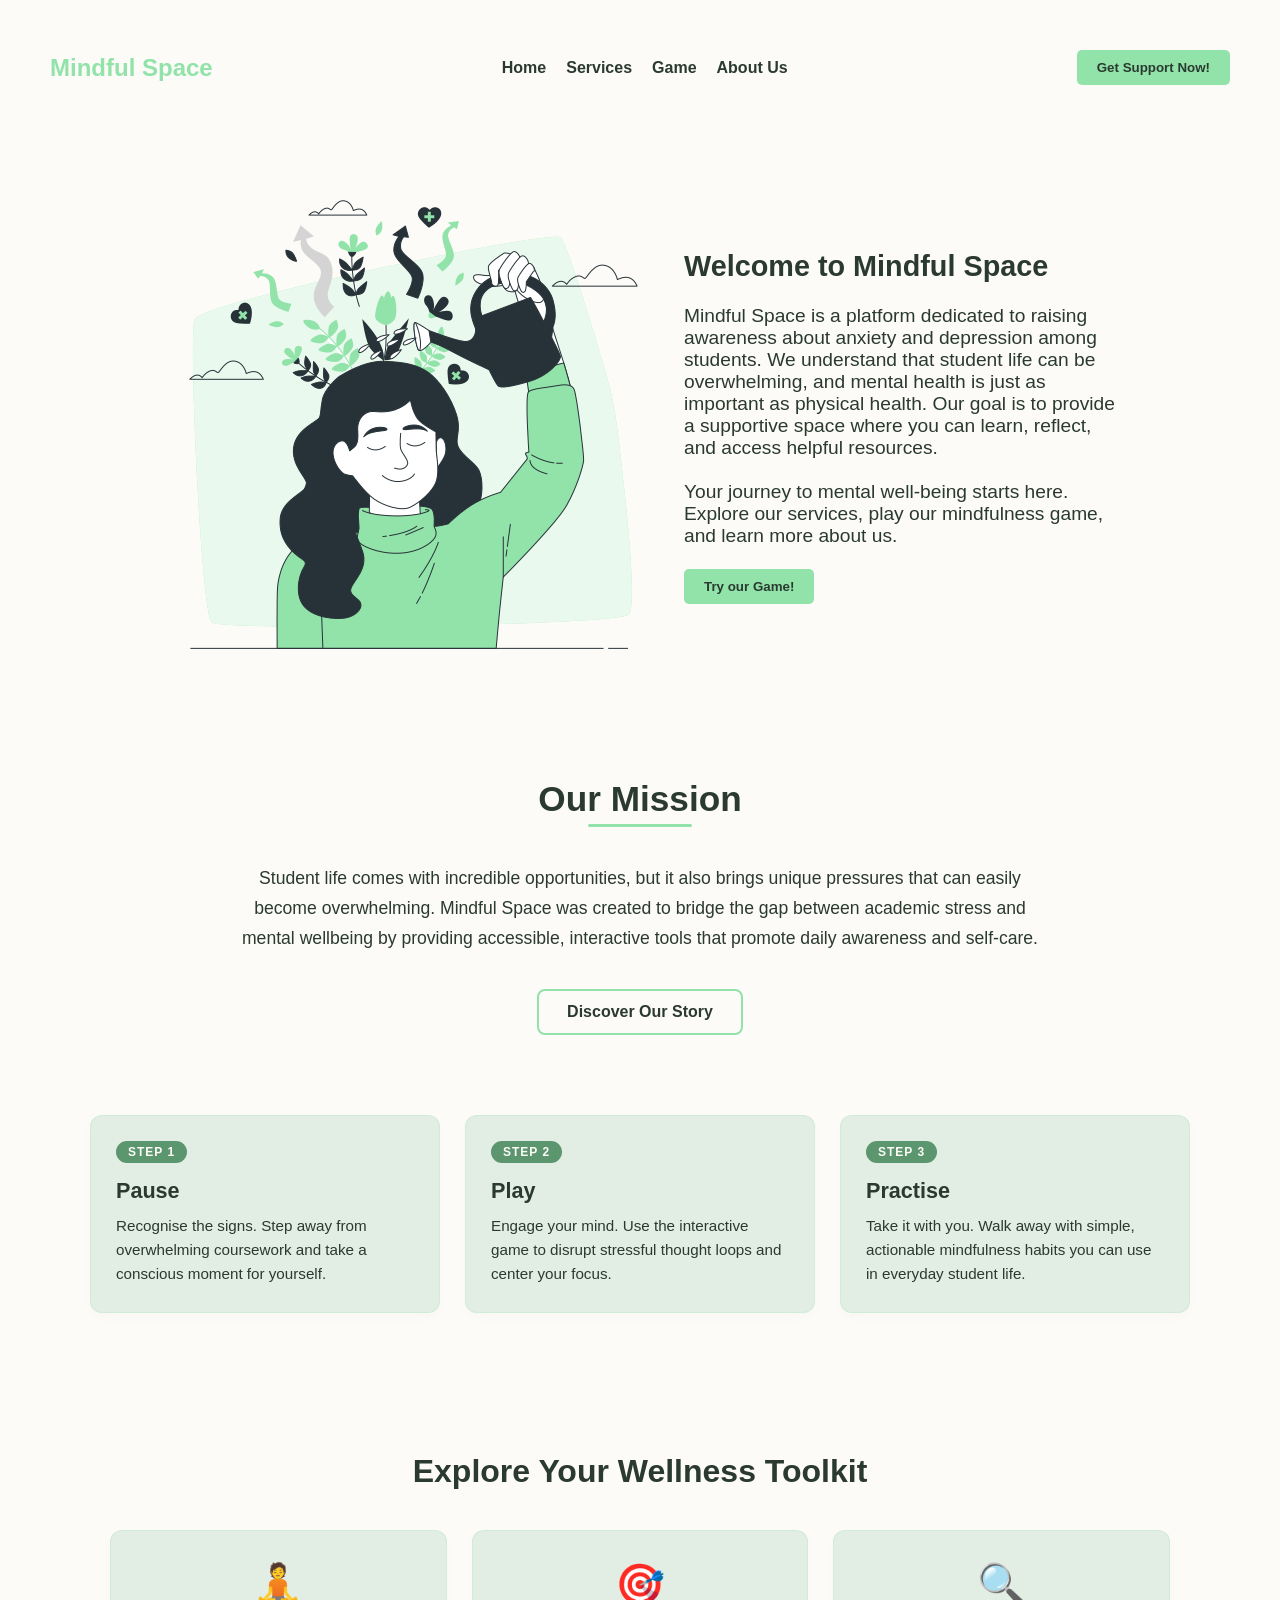
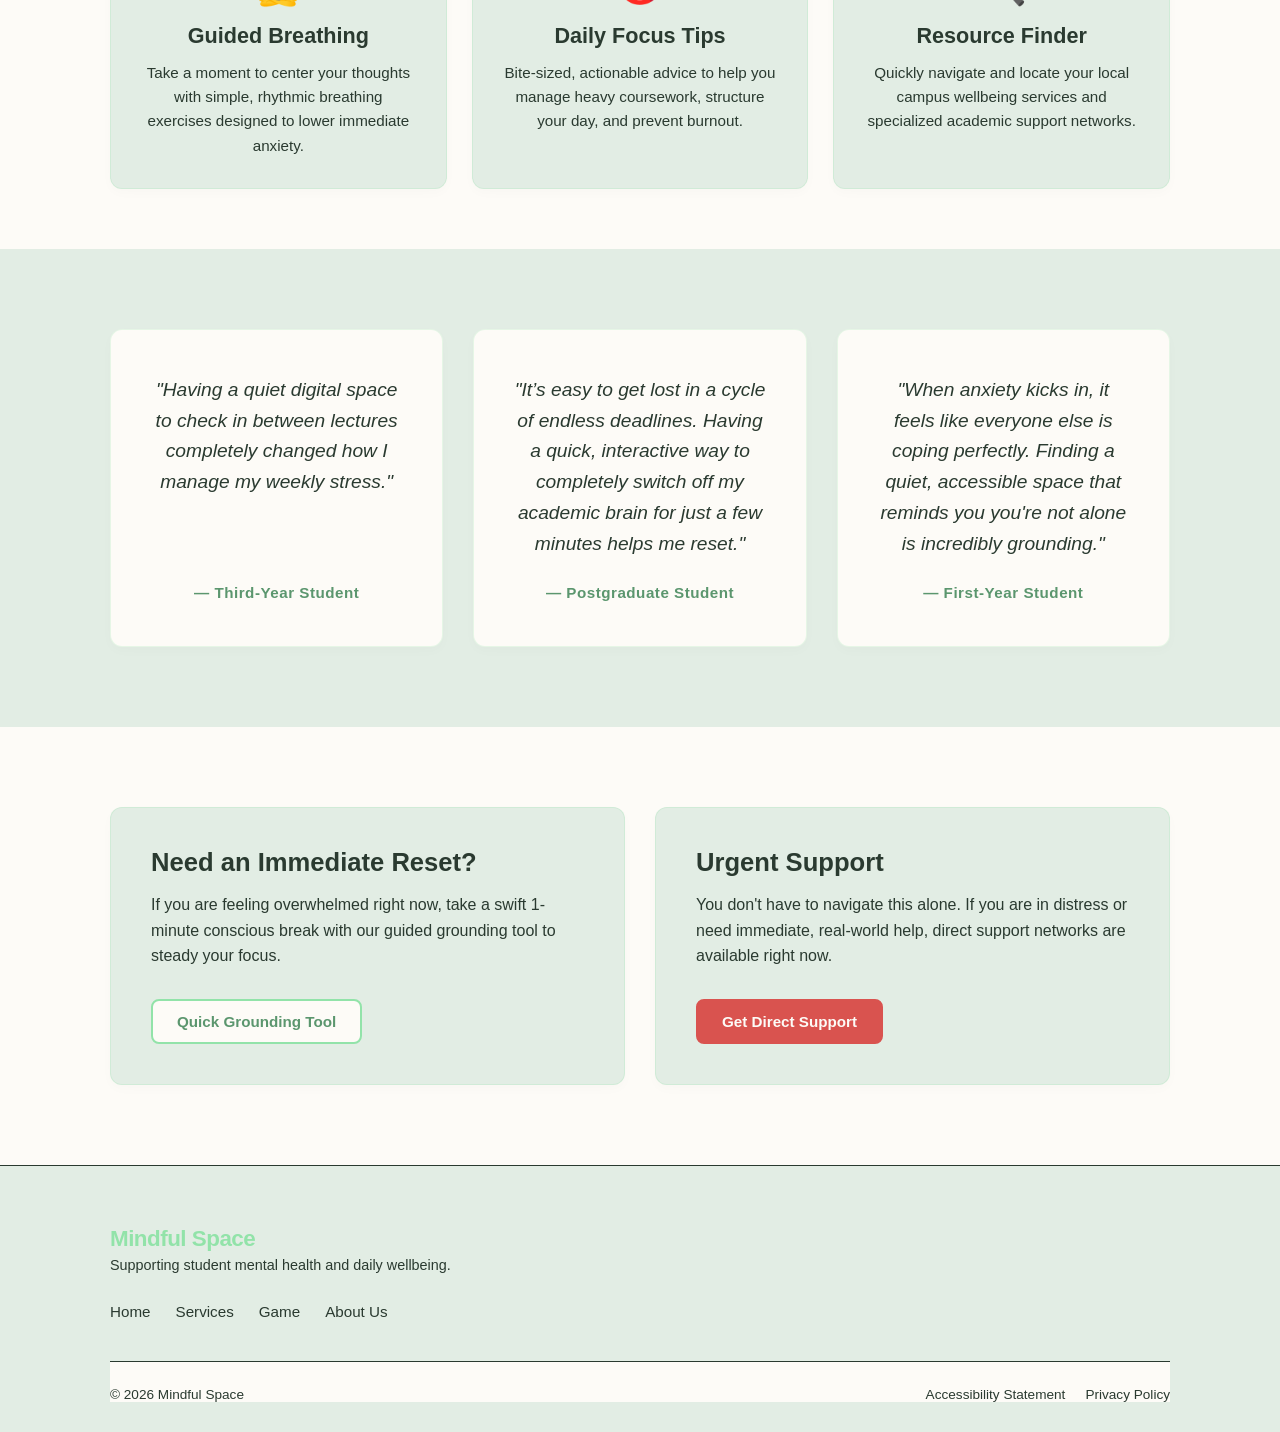
==== index.html @ bf5c8a6c "Add files via upload" ====
<!DOCTYPE html>
<html lang="en">    
<head>
    <meta charset="UTF-8">
    <meta name="viewport" content="width=device-width, initial-scale=1.0">
    <link rel="icon" type="image/png" href="images/favicon-96x96.png" sizes="96x96" />
    <link rel="icon" type="image/svg+xml" href="/favicon.svg" />
    <link rel="shortcut icon" href="images/favicon.ico" />
    <link rel="apple-touch-icon" sizes="180x180" href="images/apple-touch-icon.png" />
    <link rel="manifest" href="images/site.webmanifest" />
    <link rel="stylesheet" href="css/styles.css">
    <title>Mindful Space - Home</title>
</head>
<header>
    <nav>
        <a href="/" class="logo">Mindful Space</a>
        <ul>
            <li><a href="/">Home</a></li>
            <li><a href="service/">Services</a></li>
            <li><a href="game/">Game</a></li>
            <li><a href="about/">About Us</a></li>
        </ul>
        
        <form action="contact/" method="get">
            <button type="submit" class="nav-cta">Get Support Now!</button>
        </form>
    </nav>
</header>
<body>
    <main>
        <section class="hero">

            <div class="hero-content">

                <div class="hero-image">
                <img src="images/mental_health_main_image.png" alt="Mindful Space Hero Image">
                </div>

                <div class="hero-text">
                <h1>Welcome to Mindful Space</h1>
                <br>
                <p>Mindful Space is a platform dedicated to raising awareness about anxiety and depression among 
                students. We understand that student life can be overwhelming, and mental health is just as important 
                as physical health. Our goal is to provide a supportive space where you can learn, reflect, and access 
                helpful resources.</p>
                <br>
                <p>Your journey to mental well-being starts here. Explore our services, play our mindfulness game, and learn more about us.</p>
                <br>
                <form action="game/" method="get">
                    <button type="submit" class="nav-cta">Try our Game!</button>
                </form>
                </div>
            </div>
        </section>

        <section class="our-mission">
            <div class="mission-container">
                <h2 class="mission-title">Our Mission</h2>
                <p class="mission-text">
                Student life comes with incredible opportunities, but it also brings unique pressures that can easily become overwhelming. Mindful Space was created to bridge the gap between academic stress and mental wellbeing by providing accessible, interactive tools that promote daily awareness and self-care.
                </p>
                <a href="about/" class="cta-mission">Discover Our Story</a>
            </div>
        </section>

        <section class="awareness-journey">
            <div class="journey-container">
                
                <div class="journey-grid">
                
                
                <div class="journey-card">
                    <div class="step-badge">Step 1</div>
                    <h3 class="step-title">Pause</h3>
                    <p class="step-text">
                    Recognise the signs. Step away from overwhelming coursework and take a conscious moment for yourself.
                    </p>
                </div>

                
                <div class="journey-card">
                    <div class="step-badge">Step 2</div>
                    <h3 class="step-title">Play</h3>
                    <p class="step-text">
                    Engage your mind. Use the interactive game to disrupt stressful thought loops and center your focus.
                    </p>
                </div>

                
                <div class="journey-card">
                    <div class="step-badge">Step 3</div>
                    <h3 class="step-title">Practise</h3>
                    <p class="step-text">
                    Take it with you. Walk away with simple, actionable mindfulness habits you can use in everyday student life.
                    </p>
                </div>

                </div>
                
            </div>
        
        </section>

<section class="toolkit-section">
  <div class="homepage-container">
    <h2 class="section-title-center">Explore Your Wellness Toolkit</h2>
    <div class="toolkit-grid">
      
      <div class="toolkit-card">
        <div class="toolkit-icon">🧘</div>
        <h3 class="toolkit-card-title">Guided Breathing</h3>
        <p class="toolkit-card-text">Take a moment to center your thoughts with simple, rhythmic breathing exercises designed to lower immediate anxiety.</p>
      </div>

      <div class="toolkit-card">
        <div class="toolkit-icon">🎯</div>
        <h3 class="toolkit-card-title">Daily Focus Tips</h3>
        <p class="toolkit-card-text">Bite-sized, actionable advice to help you manage heavy coursework, structure your day, and prevent burnout.</p>
      </div>

      <div class="toolkit-card">
        <div class="toolkit-icon">🔍</div>
        <h3 class="toolkit-card-title">Resource Finder</h3>
        <p class="toolkit-card-text">Quickly navigate and locate your local campus wellbeing services and specialized academic support networks.</p>
      </div>

    </div>
  </div>
</section>

<section class="testimonial-section">
    <div class="testimonial-slider">
      

      <div class="testimonial-item">
        <p class="testimonial-quote">"Having a quiet digital space to check in between lectures completely changed how I manage my weekly stress."</p>
        <span class="testimonial-author">— Third-Year Student</span>
      </div>

   
      <div class="testimonial-item">
        <p class="testimonial-quote">"It’s easy to get lost in a cycle of endless deadlines. Having a quick, interactive way to completely switch off my academic brain for just a few minutes helps me reset."</p>
        <span class="testimonial-author">— Postgraduate Student</span>
      </div>

  
      <div class="testimonial-item">
        <p class="testimonial-quote">"When anxiety kicks in, it feels like everyone else is coping perfectly. Finding a quiet, accessible space that reminds you you're not alone is incredibly grounding."</p>
        <span class="testimonial-author">— First-Year Student</span>
      </div>

    </div>
</section>

<section class="support-safetynet">
  <div class="homepage-container">
    <div class="safetynet-grid">
      
      <div class="safetynet-box">
        <h2 class="safetynet-title">Need an Immediate Reset?</h2>
        <p class="safetynet-text">If you are feeling overwhelmed right now, take a swift 1-minute conscious break with our guided grounding tool to steady your focus.</p>
        <a href="#" class="btn-safetynet-action">Quick Grounding Tool</a>
      </div>

      <div class="safetynet-box Urgent-box">
        <h2 class="safetynet-title">Urgent Support</h2>
        <p class="safetynet-text">You don't have to navigate this alone. If you are in distress or need immediate, real-world help, direct support networks are available right now.</p>
        <a href="#" class="btn-safetynet-urgent">Get Direct Support</a>
      </div>

    </div>
  </div>
</section>

<footer class="site-footer">
  <div class="footer-container">
    
    <div class="footer-brand">
      <span class="footer-logo">Mindful Space</span>
      <p class="footer-tagline">Supporting student mental health and daily wellbeing.</p>
    </div>

    <ul class="footer-nav">
      <li><a href="/">Home</a></li>
      <li><a href="service/">Services</a></li>
      <li><a href="game/">Game</a></li>
      <li><a href="about/">About Us</a></li>
    </ul>

    <div class="footer-bottom">
      <p>&copy; 2026 Mindful Space</p>
      <div class="footer-legal">
        <a href="#">Accessibility Statement</a>
        <a href="#">Privacy Policy</a>
      </div>
    </div>

  </div>
</footer>

    </main>
</body>
</html>
---- css/styles.css ----
:root{
    --primary-colour: #92E3A9;
    --background-colour: #FDFBF7;
    --secondary-colour: #5B966E;
    --textcontrast-colour: #2A3A30;
    --muted-element: #E2EDE4;
    --alert-colour: #d9534f;
    --alert-alt-colour: #c9302c;
}

*{
    box-sizing: border-box;
    font-family: 'Arial', 'Roboto', sans-serif;
    background-color: var(--background-colour);
    margin: 0;
    padding: 0;
}

nav{
    padding: 50px;
    width: auto;
    display: flex;
    justify-content: space-between;
    align-items: center;
    position: sticky;
    top: 0;
    box-sizing: border-box;
    margin-bottom: 20px;
}

nav ul{
    list-style-type: none;
    display: flex;
    gap: 20px;
}

nav ul li a{
    text-decoration: none;
    color: var(--textcontrast-colour);
    font-weight: bold;
    transition: color 0.3s ease;
}

nav ul li a:hover{
    color: var(--primary-colour);
}

nav .logo {
    font-size: 24px;
    font-weight: bold;
    color: var(--primary-colour);
    text-decoration: none;
}

.nav-cta {
    background-color: var(--primary-colour);
    color: var(--textcontrast-colour);
    border: none;
    padding: 10px 20px;
    border-radius: 5px;
    cursor: pointer;
    font-weight: bold;
    transition: background-color 0.3s ease;
}

.nav-cta:hover {
    background-color: var(--secondary-colour);
    color: var(--background-colour);
}


.hero-content {
  display: flex;
  align-items: center; 
  gap: 24px;           
  max-width: 1000px;   
  margin: 0 auto;      
  padding: 20px;
}


.hero-image {
  flex: 0 0 35%;       
  max-width: 100%;
  height: auto;        
}


.hero-text {
    color: var(--textcontrast-colour);
    font-size: 1.2rem;
    flex: 1;             
}


.our-mission {
  padding: 80px 20px 40px 20px;
  text-align: center;
  background-color: transparent;
  font-family: sans-serif;
}

.mission-container {
  max-width: 800px;
  margin: 0 auto;
}

.mission-title {
  font-size: 2.2rem;
  color: var(--textcontrast-colour);
  margin-bottom: 20px;
  position: relative;
  display: inline-block;
}


.mission-title::after {
  content: '';
  position: absolute;
  bottom: -8px;
  left: 50px;
  right: 50px;
  height: 3px;
  background-color: var(--primary-colour); 
  border-radius: 2px;
}

.mission-text {
  font-size: 1.1rem;
  line-height: 1.7;
  color: var(--textcontrast-colour);
  margin: 25px 0 35px 0;
}


.cta-mission {
  display: inline-block;
  padding: 12px 28px;
  font-size: 1rem;
  font-weight: 600;
  color: var(--textcontrast-colour); 
  text-decoration: none;
  background-color: transparent;
  border: 2px solid #92E3A9;
  border-radius: 8px;
  transition: all 0.3s ease;
}


.cta-mission:hover {
  background-color: var(--primary-colour);
  color: var(--background-colour);
  box-shadow: 0 4px 12px rgba(135, 225, 160, 0.3);
}

.awareness-journey {
  padding: 40px 20px 80px 20px;
  background-color: transparent;
  font-family: sans-serif;
}

.journey-container {
  max-width: 1100px;
  margin: 0 auto;
}

.journey-grid {
  display: grid;
  grid-template-columns: repeat(3, 1fr);
  gap: 25px;
  width: 100%;
}

.journey-card {
  background: var(--muted-element);
  border: 1px solid rgba(135, 225, 160, 0.2);
  border-radius: 12px;
  padding: 25px;
  box-shadow: 0 4px 12px rgba(0, 0, 0, 0.02);
  transition: transform 0.3s ease, box-shadow 0.3s ease;
}

.journey-card:hover {
  transform: translateY(-5px);
  box-shadow: 0 8px 24px rgba(135, 225, 160, 0.15);
}

.step-badge {
  display: inline-block;
  font-size: 0.75rem;
  text-transform: uppercase;
  letter-spacing: 1px;
  color: var(--background-colour);
  background-color:var(--secondary-colour);
  padding: 4px 12px;
  border-radius: 20px;
  font-weight: 700;
  margin-bottom: 15px;
}

.step-title {
  font-size: 1.35rem;
  background-color: transparent;
  color: var(--textcontrast-colour);
  margin: 0 0 10px 0;
  font-weight: 600;
}

.step-text {
  font-size: 0.95rem;
  line-height: 1.6;
  background-color: transparent;
  color: var(--textcontrast-colour);
  margin: 0;
}

.homepage-container {
  max-width: 1100px;
  margin: 0 auto;
  padding: 0 20px;
  background-color: transparent;
}

.section-title-center {
  text-align: center;
  font-size: 2rem;
  color: var(--textcontrast-colour);
  margin-bottom: 40px;
  font-weight: 600;
}


.toolkit-section {
  padding: 60px 0;
  background-color: transparent;
  font-family: sans-serif;
}

.toolkit-grid {
  display: grid;
  grid-template-columns: repeat(3, 1fr);
  gap: 25px;
}

.toolkit-card {
  background: var(--muted-element);
  border: 1px solid rgba(135, 225, 160, 0.2);
  border-radius: 12px;
  padding: 30px;
  text-align: center;
  box-shadow: 0 4px 12px rgba(0, 0, 0, 0.02);
  transition: transform 0.3s ease, box-shadow 0.3s ease;
}

.toolkit-card:hover {
  transform: translateY(-5px);
  box-shadow: 0 8px 24px rgba(135, 225, 160, 0.15);
}

.toolkit-icon {
  font-size: 2.5rem;
  margin-bottom: 15px;
  background-color: transparent;
}

.toolkit-card-title {
  font-size: 1.35rem;
  color: var(--textcontrast-colour);
  background-color: transparent;
  margin: 0 0 12px 0;
  font-weight: 600;
}

.toolkit-card-text {
  font-size: 0.95rem;
  line-height: 1.6;
  color: var(--textcontrast-colour);
  background-color: transparent;
  margin: 0;
}

.testimonial-section {
  padding: 80px 0;
  background-color: var(--muted-element);
  text-align: center;
  font-family: sans-serif;
}

.testimonial-slider {
  max-width: 1100px;
  margin: 0 auto;
  display: flex;
  justify-content: space-between;
  padding: 0 20px;
  background-color: transparent !important;
}

.testimonial-item {
  flex: 1;
  display: flex;
  flex-direction: column;
  justify-content: space-between;
  background: var(--background-colour);
  border: 1px solid rgba(135, 225, 160, 0.2);
  border-radius: 12px;
  text-align: center;
  padding: 45px 40px;
  box-shadow: 0 4px 12px rgba(0, 0, 0, 0.02);
  margin: 0 15px; 
}

.testimonial-item:first-child {
  margin-left: 0;
}

.testimonial-item:last-child {
  margin-right: 0;
}

.testimonial-quote {
  font-size: 1.2rem;
  font-style: italic;
  line-height: 1.6;
  color: var(--textcontrast-colour);
  background-color: transparent;
  margin: 0 0 25px 0;
}

.testimonial-author {
  font-size: 0.95rem;
  font-weight: 600;
  color: var(--secondary-colour);
  background-color: transparent;
  letter-spacing: 0.5px;
}

.support-safetynet {
  padding: 80px 0;
  background-color: transparent;
  font-family: sans-serif;
}

.safetynet-grid {
  display: grid;
  grid-template-columns: repeat(2, 1fr);
  gap: 30px;
}

.safetynet-box {
  background: var(--muted-element);
  border-radius: 12px;
  padding: 40px;
  border: 1px solid rgba(135, 225, 160, 0.2);
  box-shadow: 0 4px 12px rgba(0, 0, 0, 0.02);
}


.urgent-box {
  border: 1px solid rgba(225, 135, 135, 0.25);
  background-color: rgba(255, 245, 245, 0.5); 
}

.safetynet-title {
  font-size: 1.6rem;
  color: var(--textcontrast-colour);
  background-color: transparent;
  margin: 0 0 15px 0;
  font-weight: 600;
}

.safetynet-text {
  font-size: 1rem;
  line-height: 1.6;
  color: var(--textcontrast-colour);
  background-color: transparent;
  margin: 0 0 30px 0;
}

.btn-safetynet-action, .btn-safetynet-urgent {
  display: inline-block;
  padding: 12px 24px;
  font-size: 0.95rem;
  font-weight: 600;
  text-decoration: none;
  border-radius: 8px;
  transition: all 0.3s ease;
}

.btn-safetynet-action {
  color: var(--secondary-colour);
  border: 2px solid #92E3A9;
  background: var(--background-colour);
}

.btn-safetynet-action:hover {
  background: var(--primary-colour);
  color: var(--background-colour);
}

.btn-safetynet-urgent {
  color: var(--background-colour);
  background: var(--alert-colour);
  border: 2px solid #d9534f;
}

.btn-safetynet-urgent:hover {
  background: var(--alert-alt-colour);
  border-color: #c9302c;
  box-shadow: 0 4px 12px rgba(217, 83, 79, 0.3);
}

.site-footer {
  background-color: var(--muted-element);
  padding: 60px 0 30px 0;
  border-top: 1px solid #2A3A30;
  font-family: sans-serif;
}

.site-footer ul,
.site-footer li,
.site-footer a {
  background-color: transparent !important;
  background: none !important;
}

.footer-container {
  max-width: 1100px;
  margin: 0 auto;
  padding: 0 20px;
  display: flex;
  flex-direction: column;
  background-color: transparent;
}

.footer-brand {
  margin-bottom: 30px;
  background-color: transparent;
}

.footer-logo {
  font-size: 1.4rem;
  font-weight: 700;
  background-color: transparent;
  color: var(--primary-colour); 
  letter-spacing: -0.5px;
}

.footer-tagline {
  font-size: 0.9rem;
  color: var(--textcontrast-colour);
  margin: 5px 0 0 0;
  background-color: transparent;
}

.footer-nav {
  list-style: none;
  padding: 0;
  margin: 0 0 40px 0;
  display: flex;
  background-color: transparent;
  gap: 25px;
}

.footer-nav a{
  text-decoration: none;
  color: var(--textcontrast-colour);
  background-color: transparent;
  display: inline-block;
  font-size: 0.95rem;
  font-weight: 500;
  transition: color 0.2s ease;
}

.footer-nav a:hover {
  color: var(--secondary-colour);
}

.footer-bottom {
  border-top: 1px solid #2A3A30;
  padding-top: 25px;
  display: flex;
  justify-content: space-between;
  align-items: center;
  font-size: 0.85rem;
  color: var(--textcontrast-colour);
}

.footer-bottom p {
  margin: 0;
}

.footer-legal {
  display: flex;
  gap: 20px;
}

.footer-legal a {
  color: var(--textcontrast-colour);
  text-decoration: none;
  transition: color 0.2s ease;
}

.footer-legal a:hover {
  color: var(--primary-colour);
}

@media (max-width: 768px) {
  .hero-content {
    flex-direction: column;
    text-align: center;
  }
  
  .hero-image {
    flex: 0 0 auto;
    width: 60%;        
  }

  .journey-grid {
    grid-template-columns: 1fr;
  }

    .toolkit-grid, .safetynet-grid {
    grid-template-columns: 1fr; 
  }

  .testimonial-slider {
    flex-direction: column;
    padding: 0 20px;
  }
  
  .testimonial-item {
    margin: 0 0 30px 0;
  }
  
  .footer-bottom {
    flex-direction: column;
    gap: 15px;
    text-align: center;
  }
  
  .footer-nav {
    flex-direction: column;
    gap: 15px;
  }
}
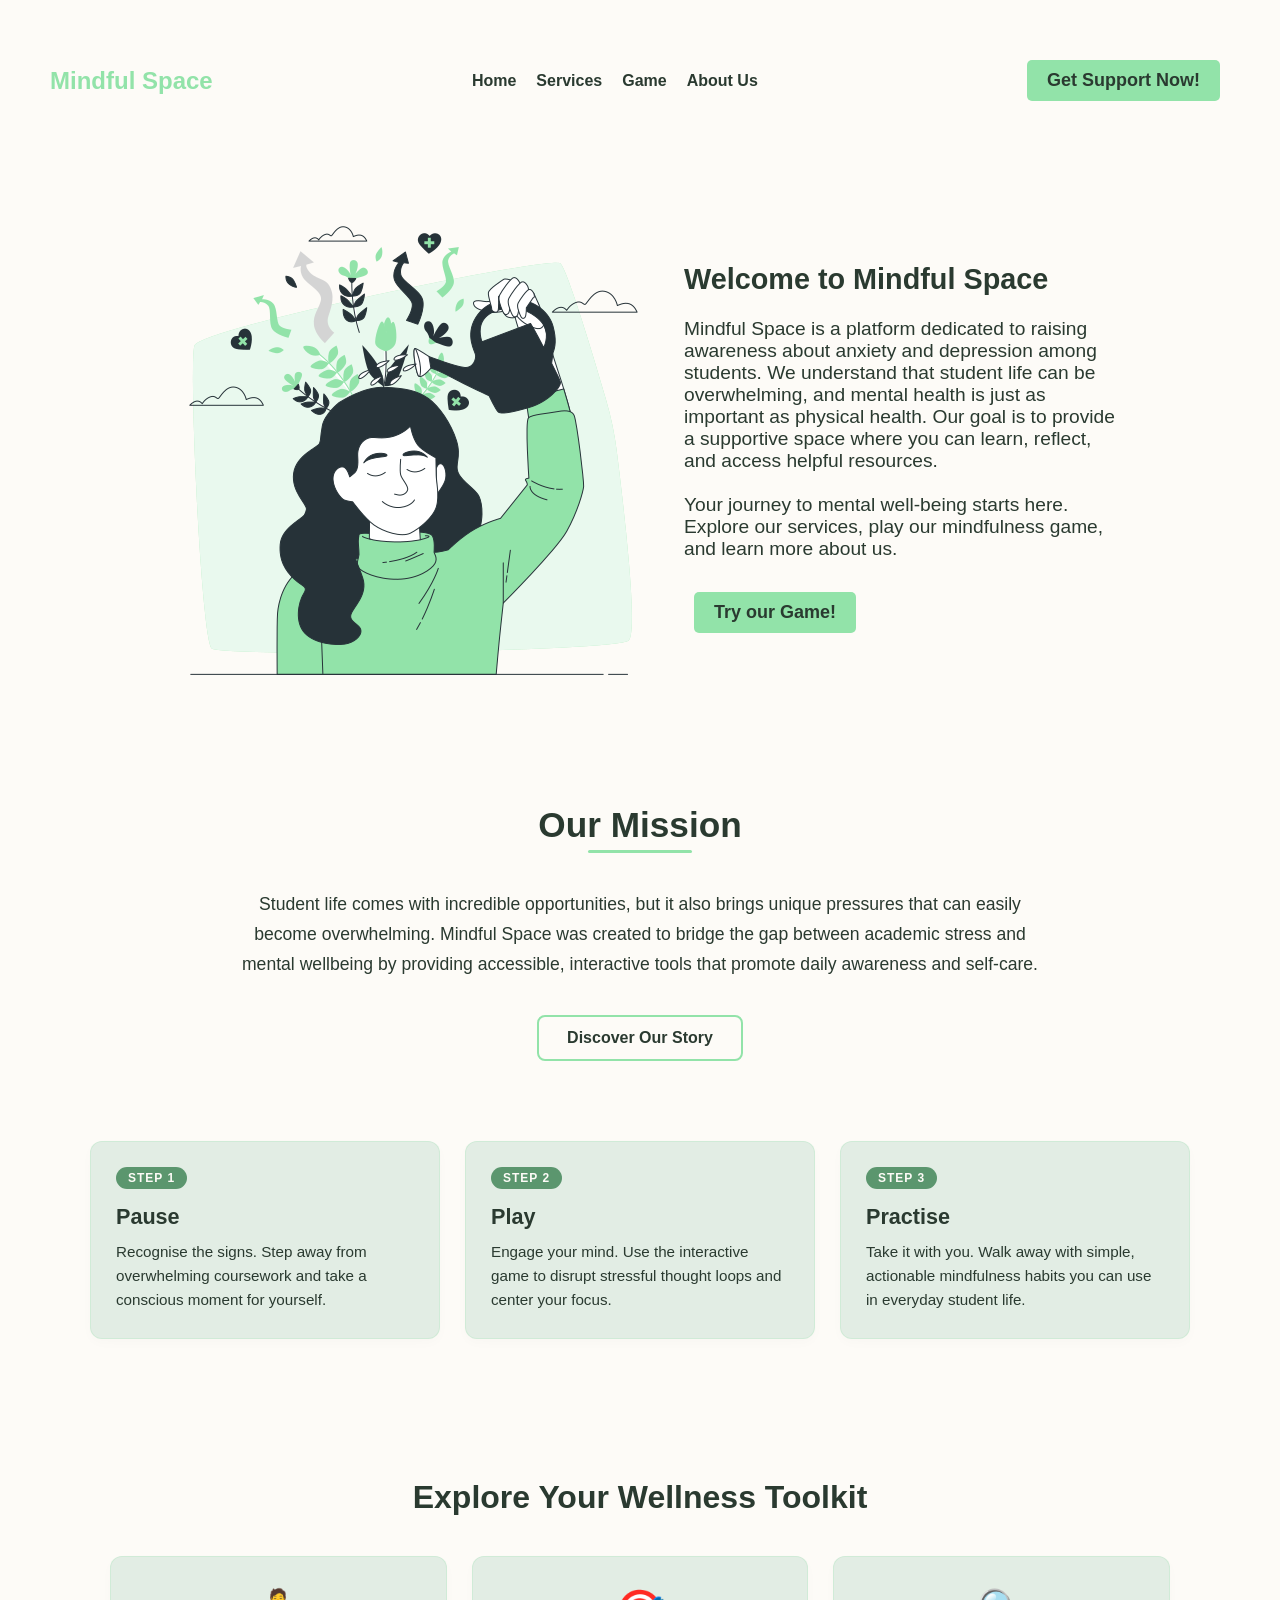
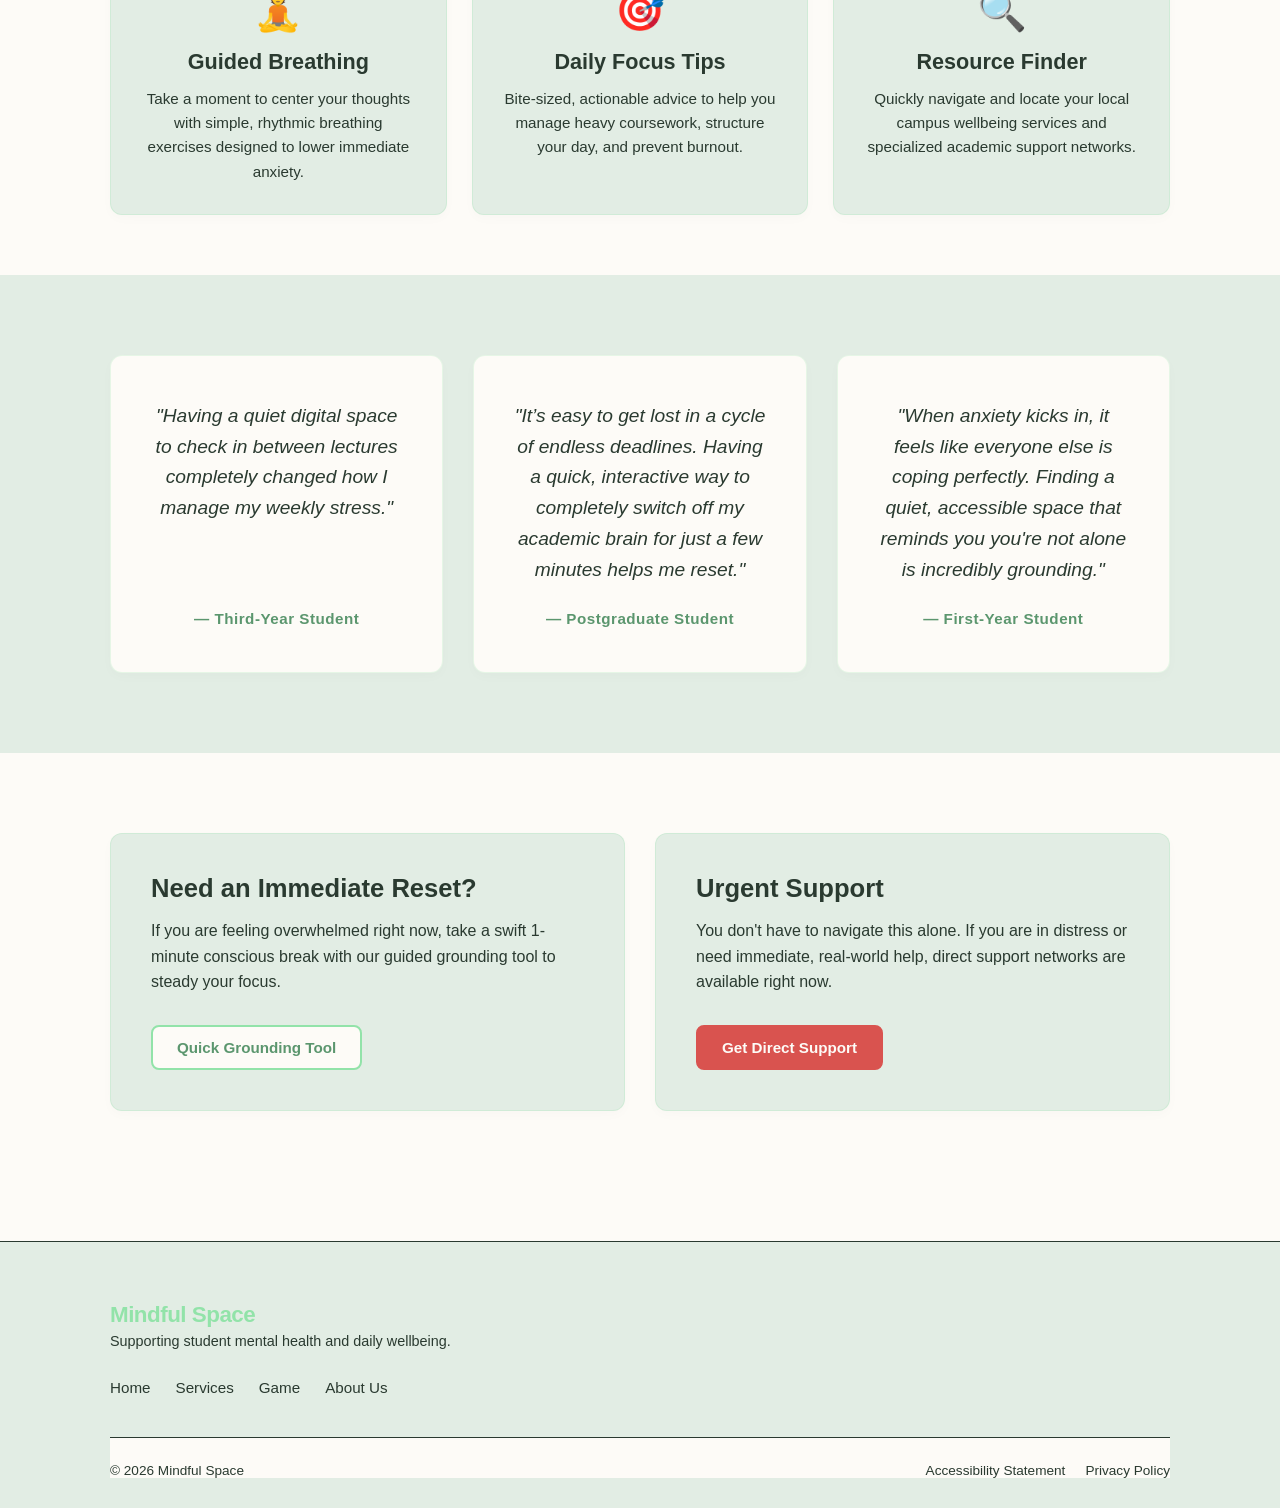
==== commit c17d7634: "Add files via upload" ====
--- a/index.html
+++ b/index.html
@@ -11,7 +11,8 @@
     <link rel="stylesheet" href="css/styles.css">
     <title>Mindful Space - Home</title>
 </head>
-<header>
+<body>
+  <header>
     <nav>
         <a href="/" class="logo">Mindful Space</a>
         <ul>
@@ -26,7 +27,6 @@
         </form>
     </nav>
 </header>
-<body>
     <main>
         <section class="hero">
 
--- a/css/styles.css
+++ b/css/styles.css
@@ -409,11 +409,118 @@
   box-shadow: 0 4px 12px rgba(217, 83, 79, 0.3);
 }
 
+/* Game Page Styles*/
+
+
+.game-page {
+    width: 100%;
+    font-family: 'Segoe UI', Tahoma, Geneva, Verdana, sans-serif;
+    color: var(--textcontrast-colour);
+    display: flex;
+    flex-direction: column;
+    align-items: center;
+    padding: 40px 0;
+}
+
+
+.game-page .student-life-game {
+    display: flex;
+    flex-direction: column;
+    align-items: center;
+    margin: 50px 0;         
+    width: 100%;
+}
+
+
+#game-container {
+    position: relative;
+    width: 800px;
+    height: 400px;
+    border: 4px solid #1565c0;
+    overflow: hidden;
+    margin: 0 auto;           
+    background: #81d4fa;
+    box-shadow: 0 10px 20px rgba(0,0,0,0.2);
+}
+
+canvas { 
+  display: block; 
+  width: 100%; 
+  height: 100%; 
+}
+
+.screen { 
+    position: absolute; 
+    top: 0; 
+    left: 0; 
+    width: 100%; 
+    height: 100%; 
+    background: linear-gradient(135deg, #1565c0, #0277bd); 
+    display: none; 
+    flex-direction: column; 
+    justify-content: center; 
+    align-items: center; 
+    z-index: 10; 
+}
+
+ .game-controls{
+ background-color: transparent;
+ }
+.game-title { 
+  font-size: 3.5rem; 
+  margin-bottom: 20px;
+  background-color: transparent;
+  color:#FDFBF7; 
+  text-shadow: 2px 2px 5px rgba(0,0,0,0.3); 
+}
+
+button { 
+    
+  padding: 15px 40px; 
+  margin: 10px; 
+  cursor: pointer; 
+  font-size: 18px; 
+  border-radius: 50px; 
+  border: none; 
+  transition: transform 0.2s, background 0.2s; 
+  font-weight: bold;
+}
+
+.main-btn { 
+  background: #ffeb3b; 
+  color: #333; 
+}
+
+.main-btn:hover { 
+  background: #fff; 
+  transform: scale(1.05); 
+}
+
+  .secondary-btn { 
+    background: rgba(255,255,255,0.2); 
+    color: white; 
+    border: 2px solid white; 
+ }
+
+  .secondary-btn:hover { 
+    background: rgba(255,255,255,0.3); 
+  }
+
+#ui {
+ 
+    text-align: center;                   
+    margin-bottom: 10px;
+    font-size: 20px;
+    font-weight: bold;
+}
+
 .site-footer {
   background-color: var(--muted-element);
   padding: 60px 0 30px 0;
   border-top: 1px solid #2A3A30;
   font-family: sans-serif;
+  width: 100%;
+  margin-top: 50px;
 }
 
 .site-footer ul,
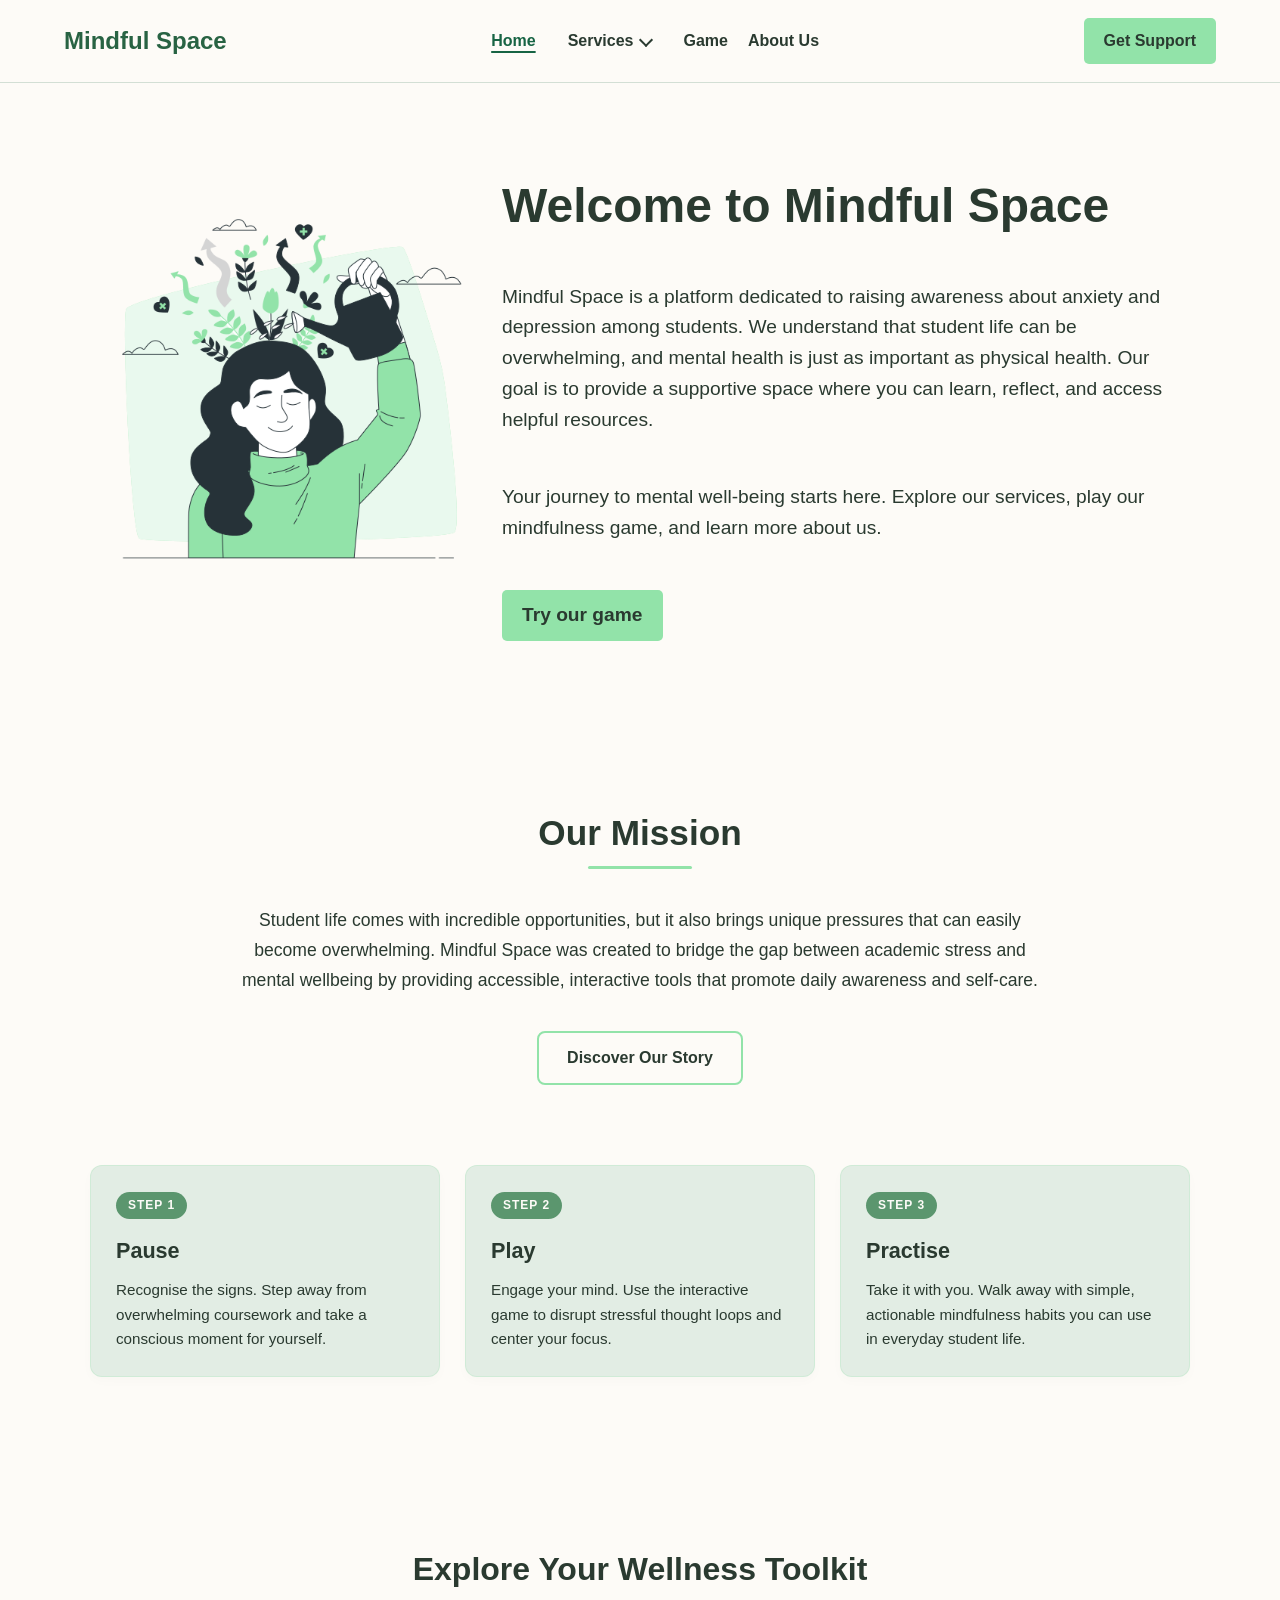
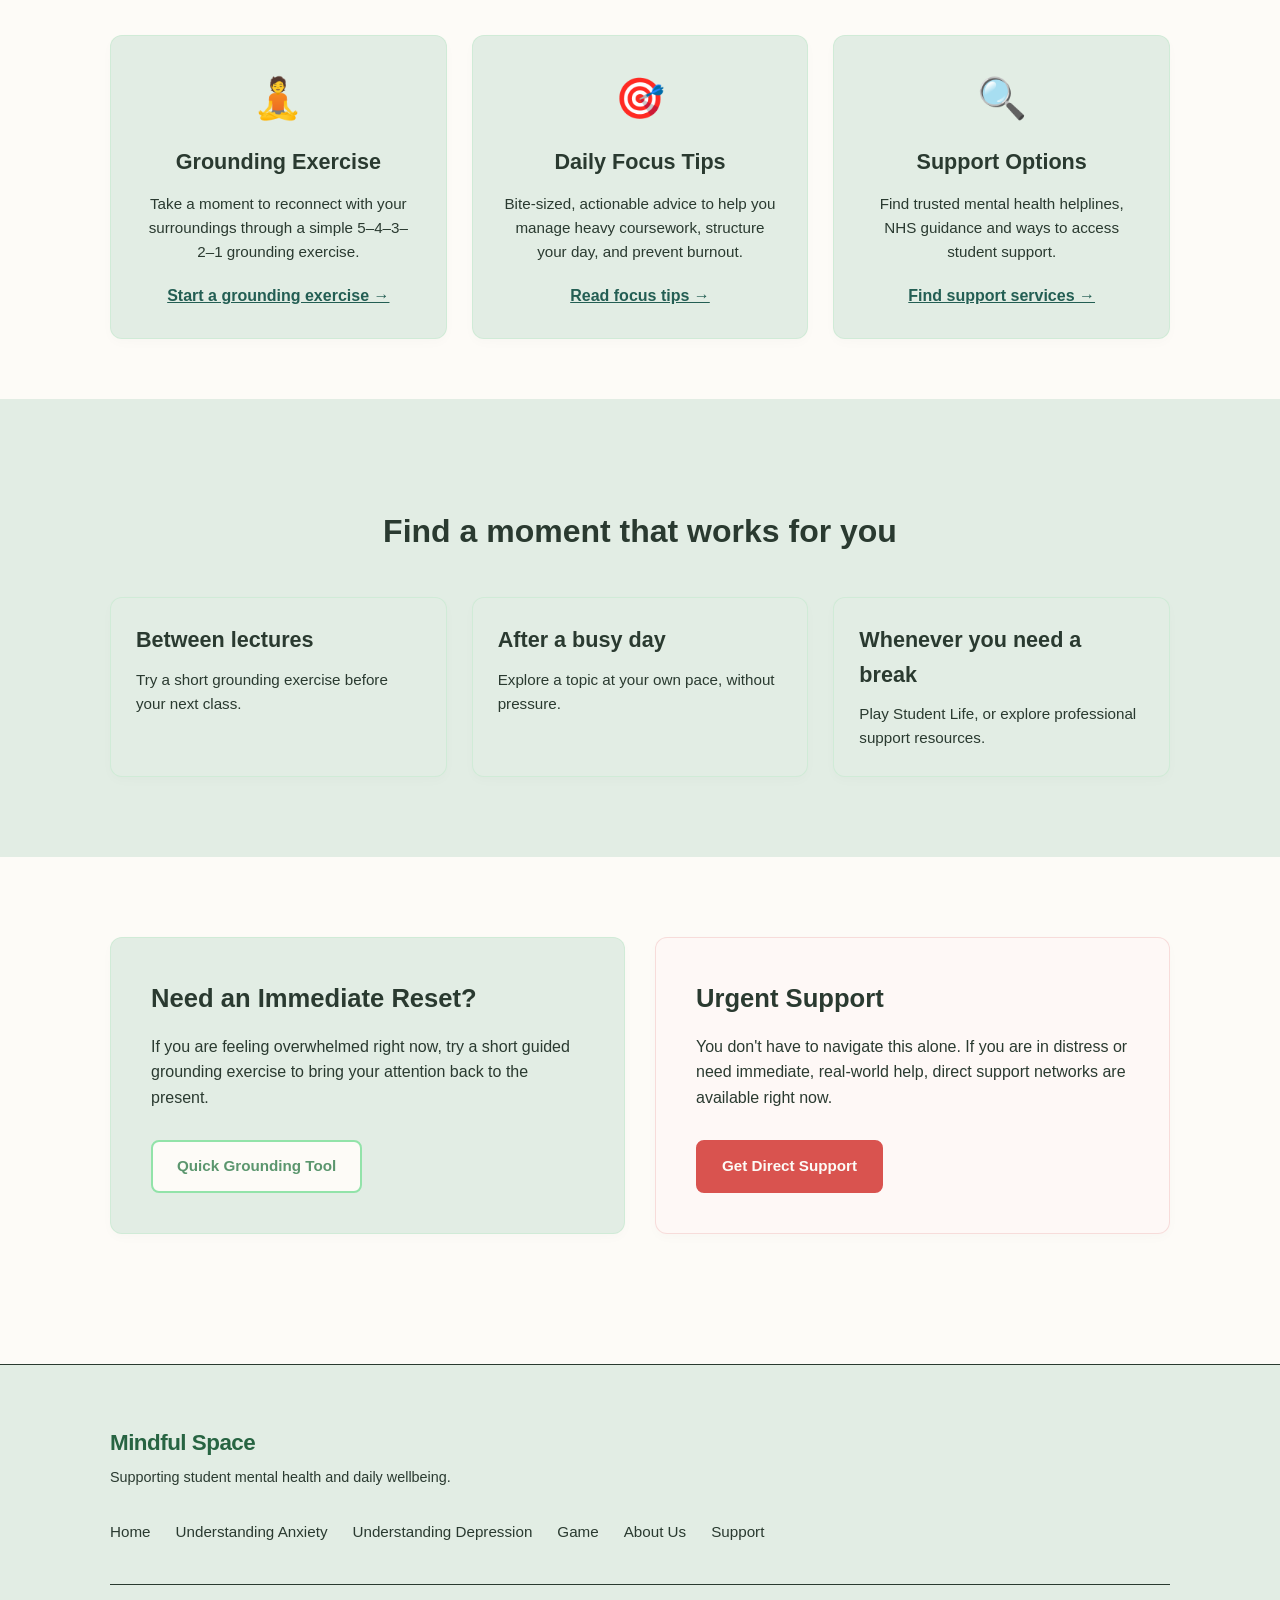
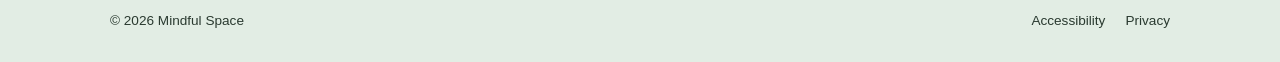
==== commit e971ce0b: "Add files via upload" ====
--- a/index.html
+++ b/index.html
@@ -1,203 +1,140 @@
-<!DOCTYPE html>
-<html lang="en">    
-<head>
-    <meta charset="UTF-8">
-    <meta name="viewport" content="width=device-width, initial-scale=1.0">
-    <link rel="icon" type="image/png" href="images/favicon-96x96.png" sizes="96x96" />
-    <link rel="icon" type="image/svg+xml" href="/favicon.svg" />
-    <link rel="shortcut icon" href="images/favicon.ico" />
-    <link rel="apple-touch-icon" sizes="180x180" href="images/apple-touch-icon.png" />
-    <link rel="manifest" href="images/site.webmanifest" />
-    <link rel="stylesheet" href="css/styles.css">
-    <title>Mindful Space - Home</title>
-</head>
-<body>
-  <header>
-    <nav>
-        <a href="/" class="logo">Mindful Space</a>
-        <ul>
-            <li><a href="/">Home</a></li>
-            <li><a href="service/">Services</a></li>
-            <li><a href="game/">Game</a></li>
-            <li><a href="about/">About Us</a></li>
-        </ul>
-        
-        <form action="contact/" method="get">
-            <button type="submit" class="nav-cta">Get Support Now!</button>
-        </form>
-    </nav>
-</header>
-    <main>
-        <section class="hero">
-
-            <div class="hero-content">
-
-                <div class="hero-image">
-                <img src="images/mental_health_main_image.png" alt="Mindful Space Hero Image">
-                </div>
-
-                <div class="hero-text">
-                <h1>Welcome to Mindful Space</h1>
-                <br>
-                <p>Mindful Space is a platform dedicated to raising awareness about anxiety and depression among 
-                students. We understand that student life can be overwhelming, and mental health is just as important 
-                as physical health. Our goal is to provide a supportive space where you can learn, reflect, and access 
-                helpful resources.</p>
-                <br>
-                <p>Your journey to mental well-being starts here. Explore our services, play our mindfulness game, and learn more about us.</p>
-                <br>
-                <form action="game/" method="get">
-                    <button type="submit" class="nav-cta">Try our Game!</button>
-                </form>
-                </div>
-            </div>
-        </section>
-
-        <section class="our-mission">
-            <div class="mission-container">
-                <h2 class="mission-title">Our Mission</h2>
-                <p class="mission-text">
-                Student life comes with incredible opportunities, but it also brings unique pressures that can easily become overwhelming. Mindful Space was created to bridge the gap between academic stress and mental wellbeing by providing accessible, interactive tools that promote daily awareness and self-care.
-                </p>
-                <a href="about/" class="cta-mission">Discover Our Story</a>
-            </div>
-        </section>
-
-        <section class="awareness-journey">
-            <div class="journey-container">
-                
-                <div class="journey-grid">
-                
-                
-                <div class="journey-card">
-                    <div class="step-badge">Step 1</div>
-                    <h3 class="step-title">Pause</h3>
-                    <p class="step-text">
-                    Recognise the signs. Step away from overwhelming coursework and take a conscious moment for yourself.
-                    </p>
-                </div>
-
-                
-                <div class="journey-card">
-                    <div class="step-badge">Step 2</div>
-                    <h3 class="step-title">Play</h3>
-                    <p class="step-text">
-                    Engage your mind. Use the interactive game to disrupt stressful thought loops and center your focus.
-                    </p>
-                </div>
-
-                
-                <div class="journey-card">
-                    <div class="step-badge">Step 3</div>
-                    <h3 class="step-title">Practise</h3>
-                    <p class="step-text">
-                    Take it with you. Walk away with simple, actionable mindfulness habits you can use in everyday student life.
-                    </p>
-                </div>
-
-                </div>
-                
-            </div>
-        
-        </section>
-
-<section class="toolkit-section">
-  <div class="homepage-container">
-    <h2 class="section-title-center">Explore Your Wellness Toolkit</h2>
-    <div class="toolkit-grid">
-      
-      <div class="toolkit-card">
-        <div class="toolkit-icon">🧘</div>
-        <h3 class="toolkit-card-title">Guided Breathing</h3>
-        <p class="toolkit-card-text">Take a moment to center your thoughts with simple, rhythmic breathing exercises designed to lower immediate anxiety.</p>
-      </div>
-
-      <div class="toolkit-card">
-        <div class="toolkit-icon">🎯</div>
-        <h3 class="toolkit-card-title">Daily Focus Tips</h3>
-        <p class="toolkit-card-text">Bite-sized, actionable advice to help you manage heavy coursework, structure your day, and prevent burnout.</p>
-      </div>
-
-      <div class="toolkit-card">
-        <div class="toolkit-icon">🔍</div>
-        <h3 class="toolkit-card-title">Resource Finder</h3>
-        <p class="toolkit-card-text">Quickly navigate and locate your local campus wellbeing services and specialized academic support networks.</p>
-      </div>
-
-    </div>
-  </div>
-</section>
-
-<section class="testimonial-section">
-    <div class="testimonial-slider">
-      
-
-      <div class="testimonial-item">
-        <p class="testimonial-quote">"Having a quiet digital space to check in between lectures completely changed how I manage my weekly stress."</p>
-        <span class="testimonial-author">— Third-Year Student</span>
-      </div>
-
-   
-      <div class="testimonial-item">
-        <p class="testimonial-quote">"It’s easy to get lost in a cycle of endless deadlines. Having a quick, interactive way to completely switch off my academic brain for just a few minutes helps me reset."</p>
-        <span class="testimonial-author">— Postgraduate Student</span>
-      </div>
-
-  
-      <div class="testimonial-item">
-        <p class="testimonial-quote">"When anxiety kicks in, it feels like everyone else is coping perfectly. Finding a quiet, accessible space that reminds you you're not alone is incredibly grounding."</p>
-        <span class="testimonial-author">— First-Year Student</span>
-      </div>
-
-    </div>
-</section>
-
-<section class="support-safetynet">
-  <div class="homepage-container">
-    <div class="safetynet-grid">
-      
-      <div class="safetynet-box">
-        <h2 class="safetynet-title">Need an Immediate Reset?</h2>
-        <p class="safetynet-text">If you are feeling overwhelmed right now, take a swift 1-minute conscious break with our guided grounding tool to steady your focus.</p>
-        <a href="#" class="btn-safetynet-action">Quick Grounding Tool</a>
-      </div>
-
-      <div class="safetynet-box Urgent-box">
-        <h2 class="safetynet-title">Urgent Support</h2>
-        <p class="safetynet-text">You don't have to navigate this alone. If you are in distress or need immediate, real-world help, direct support networks are available right now.</p>
-        <a href="#" class="btn-safetynet-urgent">Get Direct Support</a>
-      </div>
-
-    </div>
-  </div>
-</section>
-
-<footer class="site-footer">
-  <div class="footer-container">
-    
-    <div class="footer-brand">
-      <span class="footer-logo">Mindful Space</span>
-      <p class="footer-tagline">Supporting student mental health and daily wellbeing.</p>
-    </div>
-
-    <ul class="footer-nav">
-      <li><a href="/">Home</a></li>
-      <li><a href="service/">Services</a></li>
-      <li><a href="game/">Game</a></li>
-      <li><a href="about/">About Us</a></li>
-    </ul>
-
-    <div class="footer-bottom">
-      <p>&copy; 2026 Mindful Space</p>
-      <div class="footer-legal">
-        <a href="#">Accessibility Statement</a>
-        <a href="#">Privacy Policy</a>
-      </div>
-    </div>
-
-  </div>
-</footer>
-
-    </main>
-</body>
+<!DOCTYPE html>
+
+<html lang="en">
+<head>
+<meta charset="utf-8"/>
+<meta content="width=device-width, initial-scale=1.0" name="viewport"/>
+<link href="images/favicon-96x96.png" rel="icon" sizes="96x96" type="image/png"/>
+<link href="images/favicon.svg" rel="icon" type="image/svg+xml"/>
+<link href="images/favicon.ico" rel="shortcut icon"/>
+<link href="images/apple-touch-icon.png" rel="apple-touch-icon" sizes="180x180"/>
+<link href="images/site.webmanifest" rel="manifest"/>
+<link href="css/styles.css" rel="stylesheet"/>
+<title>Mindful Space | Home</title>
+<meta content="Mindful Space: student mental health awareness, accessible information, a grounding activity, and a playful platform game." name="description"/></head>
+<body><a class="skip-link" href="#main">Skip to main content</a>
+<header class="site-header"><nav aria-label="Primary navigation">
+<a class="logo" href="./">Mindful Space</a>
+<button aria-controls="primaryNav" aria-expanded="false" aria-label="Open navigation menu" class="menu-toggle" id="menuToggle" type="button"><span class="bar"></span><span class="bar"></span><span class="bar"></span></button>
+<ul id="primaryNav">
+<li><a aria-current="page" href="./">Home</a></li>
+<li class="has-dropdown"><button aria-controls="servicesNav" aria-expanded="false" class="dropdown-toggle" type="button">Services <span aria-hidden="true" class="dropdown-chevron"></span></button>
+<ul class="dropdown" id="servicesNav">
+<li><a href="understanding-anxiety/">Understanding Anxiety</a></li>
+<li><a href="understanding-depression/">Understanding Depression</a></li>
+</ul>
+</li>
+<li><a href="game/">Game</a></li>
+<li><a href="about/">About Us</a></li>
+</ul>
+<a class="nav-cta" href="support/">Get Support</a>
+</nav></header>
+<main id="main">
+<section class="hero">
+<div class="hero-content">
+<div class="hero-image">
+<img alt="Illustration for the Mindful Space student wellbeing website" height="512" src="images/mental_health_main_image.png" width="512"/>
+</div>
+<div class="hero-text">
+<h1>Welcome to Mindful Space</h1>
+<br/>
+<p>Mindful Space is a platform dedicated to raising awareness about anxiety and depression among 
+                students. We understand that student life can be overwhelming, and mental health is just as important 
+                as physical health. Our goal is to provide a supportive space where you can learn, reflect, and access 
+                helpful resources.</p>
+<br/>
+<p>Your journey to mental well-being starts here. Explore our services, play our mindfulness game, and learn more about us.</p>
+<br/>
+<a class="nav-cta hero-play" href="game/">Try our game</a>
+</div>
+</div>
+</section>
+<section class="our-mission">
+<div class="mission-container">
+<h2 class="mission-title">Our Mission</h2>
+<p class="mission-text">
+                Student life comes with incredible opportunities, but it also brings unique pressures that can easily become overwhelming. Mindful Space was created to bridge the gap between academic stress and mental wellbeing by providing accessible, interactive tools that promote daily awareness and self-care.
+                </p>
+<a class="cta-mission" href="about/">Discover Our Story</a>
+</div>
+</section>
+<section class="awareness-journey">
+<div class="journey-container">
+<div class="journey-grid">
+<div class="journey-card">
+<div class="step-badge">Step 1</div>
+<h3 class="step-title">Pause</h3>
+<p class="step-text">
+                    Recognise the signs. Step away from overwhelming coursework and take a conscious moment for yourself.
+                    </p>
+</div>
+<div class="journey-card">
+<div class="step-badge">Step 2</div>
+<h3 class="step-title">Play</h3>
+<p class="step-text">
+                    Engage your mind. Use the interactive game to disrupt stressful thought loops and center your focus.
+                    </p>
+</div>
+<div class="journey-card">
+<div class="step-badge">Step 3</div>
+<h3 class="step-title">Practise</h3>
+<p class="step-text">
+                    Take it with you. Walk away with simple, actionable mindfulness habits you can use in everyday student life.
+                    </p>
+</div>
+</div>
+</div>
+</section>
+<section class="toolkit-section">
+<div class="homepage-container">
+<h2 class="section-title-center">Explore Your Wellness Toolkit</h2>
+<div class="toolkit-grid">
+<div class="toolkit-card">
+<div class="toolkit-icon">🧘</div>
+<h3 class="toolkit-card-title">Grounding Exercise</h3>
+<p class="toolkit-card-text">Take a moment to reconnect with your surroundings through a simple 5–4–3–2–1 grounding exercise.</p>
+<a class="toolkit-link" href="grounding/">Start a grounding exercise →</a></div>
+<div class="toolkit-card">
+<div class="toolkit-icon">🎯</div>
+<h3 class="toolkit-card-title">Daily Focus Tips</h3>
+<p class="toolkit-card-text">Bite-sized, actionable advice to help you manage heavy coursework, structure your day, and prevent burnout.</p>
+<a class="toolkit-link" href="grounding/#focus-tips">Read focus tips →</a></div>
+<div class="toolkit-card">
+<div class="toolkit-icon">🔍</div>
+<h3 class="toolkit-card-title">Support Options</h3>
+<p class="toolkit-card-text">Find trusted mental health helplines, NHS guidance and ways to access student support.</p>
+<a class="toolkit-link" href="support/">Find support services →</a></div>
+</div>
+</div>
+</section>
+<section aria-labelledby="use-cases-title" class="testimonial-section">
+<div class="homepage-container"><h2 class="section-title-center" id="use-cases-title">Find a moment that works for you</h2>
+<div class="journey-grid"><article class="journey-card"><h3 class="step-title">Between lectures</h3><p class="step-text">Try a short grounding exercise before your next class.</p></article>
+<article class="journey-card"><h3 class="step-title">After a busy day</h3><p class="step-text">Explore a topic at your own pace, without pressure.</p></article>
+<article class="journey-card"><h3 class="step-title">Whenever you need a break</h3><p class="step-text">Play Student Life, or explore professional support resources.</p></article></div>
+</div></section>
+<section class="support-safetynet">
+<div class="homepage-container">
+<div class="safetynet-grid">
+<div class="safetynet-box">
+<h2 class="safetynet-title">Need an Immediate Reset?</h2>
+<p class="safetynet-text">If you are feeling overwhelmed right now, try a short guided grounding exercise to bring your attention back to the present.</p>
+<a class="btn-safetynet-action" href="grounding/">Quick Grounding Tool</a>
+</div>
+<div class="safetynet-box urgent-box">
+<h2 class="safetynet-title">Urgent Support</h2>
+<p class="safetynet-text">You don't have to navigate this alone. If you are in distress or need immediate, real-world help, direct support networks are available right now.</p>
+<a class="btn-safetynet-urgent" href="support/">Get Direct Support</a>
+</div>
+</div>
+</div>
+</section>
+</main>
+<footer class="site-footer"><div class="footer-container">
+<div class="footer-brand"><a class="footer-logo" href="./">Mindful Space</a><p class="footer-tagline">Supporting student mental health and daily wellbeing.</p></div>
+<ul class="footer-nav"><li><a href="./">Home</a></li><li><a href="understanding-anxiety/">Understanding Anxiety</a></li><li><a href="understanding-depression/">Understanding Depression</a></li><li><a href="game/">Game</a></li><li><a href="about/">About Us</a></li><li><a href="support/">Support</a></li></ul>
+<div class="footer-bottom"><p>© 2026 Mindful Space</p><div class="footer-legal"><a href="accessibility/">Accessibility</a><a href="privacy/">Privacy</a></div></div>
+</div></footer>
+<script src="js/script.js"></script>
+</body>
 </html>
--- a/css/styles.css
+++ b/css/styles.css
@@ -1,652 +1,1086 @@
-:root{
-    --primary-colour: #92E3A9;
-    --background-colour: #FDFBF7;
-    --secondary-colour: #5B966E;
-    --textcontrast-colour: #2A3A30;
-    --muted-element: #E2EDE4;
-    --alert-colour: #d9534f;
-    --alert-alt-colour: #c9302c;
-}
-
-*{
-    box-sizing: border-box;
-    font-family: 'Arial', 'Roboto', sans-serif;
-    background-color: var(--background-colour);
-    margin: 0;
-    padding: 0;
-}
-
-nav{
-    padding: 50px;
-    width: auto;
-    display: flex;
-    justify-content: space-between;
-    align-items: center;
-    position: sticky;
-    top: 0;
-    box-sizing: border-box;
-    margin-bottom: 20px;
-}
-
-nav ul{
-    list-style-type: none;
-    display: flex;
-    gap: 20px;
-}
-
-nav ul li a{
-    text-decoration: none;
-    color: var(--textcontrast-colour);
-    font-weight: bold;
-    transition: color 0.3s ease;
-}
-
-nav ul li a:hover{
-    color: var(--primary-colour);
-}
-
-nav .logo {
-    font-size: 24px;
-    font-weight: bold;
-    color: var(--primary-colour);
-    text-decoration: none;
-}
-
-.nav-cta {
-    background-color: var(--primary-colour);
-    color: var(--textcontrast-colour);
-    border: none;
-    padding: 10px 20px;
-    border-radius: 5px;
-    cursor: pointer;
-    font-weight: bold;
-    transition: background-color 0.3s ease;
-}
-
-.nav-cta:hover {
-    background-color: var(--secondary-colour);
-    color: var(--background-colour);
-}
-
-
-.hero-content {
-  display: flex;
-  align-items: center; 
-  gap: 24px;           
-  max-width: 1000px;   
-  margin: 0 auto;      
-  padding: 20px;
-}
-
-
-.hero-image {
-  flex: 0 0 35%;       
-  max-width: 100%;
-  height: auto;        
-}
-
-
-.hero-text {
-    color: var(--textcontrast-colour);
-    font-size: 1.2rem;
-    flex: 1;             
-}
-
-
-.our-mission {
-  padding: 80px 20px 40px 20px;
-  text-align: center;
-  background-color: transparent;
-  font-family: sans-serif;
-}
-
-.mission-container {
-  max-width: 800px;
-  margin: 0 auto;
-}
-
-.mission-title {
-  font-size: 2.2rem;
-  color: var(--textcontrast-colour);
-  margin-bottom: 20px;
-  position: relative;
-  display: inline-block;
-}
-
-
-.mission-title::after {
-  content: '';
-  position: absolute;
-  bottom: -8px;
-  left: 50px;
-  right: 50px;
-  height: 3px;
-  background-color: var(--primary-colour); 
-  border-radius: 2px;
-}
-
-.mission-text {
-  font-size: 1.1rem;
-  line-height: 1.7;
-  color: var(--textcontrast-colour);
-  margin: 25px 0 35px 0;
-}
-
-
-.cta-mission {
-  display: inline-block;
-  padding: 12px 28px;
-  font-size: 1rem;
-  font-weight: 600;
-  color: var(--textcontrast-colour); 
-  text-decoration: none;
-  background-color: transparent;
-  border: 2px solid #92E3A9;
-  border-radius: 8px;
-  transition: all 0.3s ease;
-}
-
-
-.cta-mission:hover {
-  background-color: var(--primary-colour);
-  color: var(--background-colour);
-  box-shadow: 0 4px 12px rgba(135, 225, 160, 0.3);
-}
-
-.awareness-journey {
-  padding: 40px 20px 80px 20px;
-  background-color: transparent;
-  font-family: sans-serif;
-}
-
-.journey-container {
-  max-width: 1100px;
-  margin: 0 auto;
-}
-
-.journey-grid {
-  display: grid;
-  grid-template-columns: repeat(3, 1fr);
-  gap: 25px;
-  width: 100%;
-}
-
-.journey-card {
-  background: var(--muted-element);
-  border: 1px solid rgba(135, 225, 160, 0.2);
-  border-radius: 12px;
-  padding: 25px;
-  box-shadow: 0 4px 12px rgba(0, 0, 0, 0.02);
-  transition: transform 0.3s ease, box-shadow 0.3s ease;
-}
-
-.journey-card:hover {
-  transform: translateY(-5px);
-  box-shadow: 0 8px 24px rgba(135, 225, 160, 0.15);
-}
-
-.step-badge {
-  display: inline-block;
-  font-size: 0.75rem;
-  text-transform: uppercase;
-  letter-spacing: 1px;
-  color: var(--background-colour);
-  background-color:var(--secondary-colour);
-  padding: 4px 12px;
-  border-radius: 20px;
-  font-weight: 700;
-  margin-bottom: 15px;
-}
-
-.step-title {
-  font-size: 1.35rem;
-  background-color: transparent;
-  color: var(--textcontrast-colour);
-  margin: 0 0 10px 0;
-  font-weight: 600;
-}
-
-.step-text {
-  font-size: 0.95rem;
-  line-height: 1.6;
-  background-color: transparent;
-  color: var(--textcontrast-colour);
-  margin: 0;
-}
-
-.homepage-container {
-  max-width: 1100px;
-  margin: 0 auto;
-  padding: 0 20px;
-  background-color: transparent;
-}
-
-.section-title-center {
-  text-align: center;
-  font-size: 2rem;
-  color: var(--textcontrast-colour);
-  margin-bottom: 40px;
-  font-weight: 600;
-}
-
-
-.toolkit-section {
-  padding: 60px 0;
-  background-color: transparent;
-  font-family: sans-serif;
-}
-
-.toolkit-grid {
-  display: grid;
-  grid-template-columns: repeat(3, 1fr);
-  gap: 25px;
-}
-
-.toolkit-card {
-  background: var(--muted-element);
-  border: 1px solid rgba(135, 225, 160, 0.2);
-  border-radius: 12px;
-  padding: 30px;
-  text-align: center;
-  box-shadow: 0 4px 12px rgba(0, 0, 0, 0.02);
-  transition: transform 0.3s ease, box-shadow 0.3s ease;
-}
-
-.toolkit-card:hover {
-  transform: translateY(-5px);
-  box-shadow: 0 8px 24px rgba(135, 225, 160, 0.15);
-}
-
-.toolkit-icon {
-  font-size: 2.5rem;
-  margin-bottom: 15px;
-  background-color: transparent;
-}
-
-.toolkit-card-title {
-  font-size: 1.35rem;
-  color: var(--textcontrast-colour);
-  background-color: transparent;
-  margin: 0 0 12px 0;
-  font-weight: 600;
-}
-
-.toolkit-card-text {
-  font-size: 0.95rem;
-  line-height: 1.6;
-  color: var(--textcontrast-colour);
-  background-color: transparent;
-  margin: 0;
-}
-
-.testimonial-section {
-  padding: 80px 0;
-  background-color: var(--muted-element);
-  text-align: center;
-  font-family: sans-serif;
-}
-
-.testimonial-slider {
-  max-width: 1100px;
-  margin: 0 auto;
-  display: flex;
-  justify-content: space-between;
-  padding: 0 20px;
-  background-color: transparent !important;
-}
-
-.testimonial-item {
-  flex: 1;
-  display: flex;
-  flex-direction: column;
-  justify-content: space-between;
-  background: var(--background-colour);
-  border: 1px solid rgba(135, 225, 160, 0.2);
-  border-radius: 12px;
-  text-align: center;
-  padding: 45px 40px;
-  box-shadow: 0 4px 12px rgba(0, 0, 0, 0.02);
-  margin: 0 15px; 
-}
-
-.testimonial-item:first-child {
-  margin-left: 0;
-}
-
-.testimonial-item:last-child {
-  margin-right: 0;
-}
-
-.testimonial-quote {
-  font-size: 1.2rem;
-  font-style: italic;
-  line-height: 1.6;
-  color: var(--textcontrast-colour);
-  background-color: transparent;
-  margin: 0 0 25px 0;
-}
-
-.testimonial-author {
-  font-size: 0.95rem;
-  font-weight: 600;
-  color: var(--secondary-colour);
-  background-color: transparent;
-  letter-spacing: 0.5px;
-}
-
-.support-safetynet {
-  padding: 80px 0;
-  background-color: transparent;
-  font-family: sans-serif;
-}
-
-.safetynet-grid {
-  display: grid;
-  grid-template-columns: repeat(2, 1fr);
-  gap: 30px;
-}
-
-.safetynet-box {
-  background: var(--muted-element);
-  border-radius: 12px;
-  padding: 40px;
-  border: 1px solid rgba(135, 225, 160, 0.2);
-  box-shadow: 0 4px 12px rgba(0, 0, 0, 0.02);
-}
-
-
-.urgent-box {
-  border: 1px solid rgba(225, 135, 135, 0.25);
-  background-color: rgba(255, 245, 245, 0.5); 
-}
-
-.safetynet-title {
-  font-size: 1.6rem;
-  color: var(--textcontrast-colour);
-  background-color: transparent;
-  margin: 0 0 15px 0;
-  font-weight: 600;
-}
-
-.safetynet-text {
-  font-size: 1rem;
-  line-height: 1.6;
-  color: var(--textcontrast-colour);
-  background-color: transparent;
-  margin: 0 0 30px 0;
-}
-
-.btn-safetynet-action, .btn-safetynet-urgent {
-  display: inline-block;
-  padding: 12px 24px;
-  font-size: 0.95rem;
-  font-weight: 600;
-  text-decoration: none;
-  border-radius: 8px;
-  transition: all 0.3s ease;
-}
-
-.btn-safetynet-action {
-  color: var(--secondary-colour);
-  border: 2px solid #92E3A9;
-  background: var(--background-colour);
-}
-
-.btn-safetynet-action:hover {
-  background: var(--primary-colour);
-  color: var(--background-colour);
-}
-
-.btn-safetynet-urgent {
-  color: var(--background-colour);
-  background: var(--alert-colour);
-  border: 2px solid #d9534f;
-}
-
-.btn-safetynet-urgent:hover {
-  background: var(--alert-alt-colour);
-  border-color: #c9302c;
-  box-shadow: 0 4px 12px rgba(217, 83, 79, 0.3);
-}
-
-/* Game Page Styles*/
-
-
-.game-page {
-    width: 100%;
-    font-family: 'Segoe UI', Tahoma, Geneva, Verdana, sans-serif;
-    color: var(--textcontrast-colour);
-    display: flex;
-    flex-direction: column;
-    align-items: center;
-    padding: 40px 0;
-}
-
-
-.game-page .student-life-game {
-    display: flex;
-    flex-direction: column;
-    align-items: center;
-    margin: 50px 0;         
-    width: 100%;
-}
-
-
-#game-container {
-    position: relative;
-    width: 800px;
-    height: 400px;
-    border: 4px solid #1565c0;
-    overflow: hidden;
-    margin: 0 auto;           
-    background: #81d4fa;
-    box-shadow: 0 10px 20px rgba(0,0,0,0.2);
-}
-
-canvas { 
-  display: block; 
-  width: 100%; 
-  height: 100%; 
-}
-
-.screen { 
-    position: absolute; 
-    top: 0; 
-    left: 0; 
-    width: 100%; 
-    height: 100%; 
-    background: linear-gradient(135deg, #1565c0, #0277bd); 
-    display: none; 
-    flex-direction: column; 
-    justify-content: center; 
-    align-items: center; 
-    z-index: 10; 
-}
-
- .game-controls{
- background-color: transparent;
- }
-.game-title { 
-  font-size: 3.5rem; 
-  margin-bottom: 20px;
-  background-color: transparent;
-  color:#FDFBF7; 
-  text-shadow: 2px 2px 5px rgba(0,0,0,0.3); 
-}
-
-button { 
-    
-  padding: 15px 40px; 
-  margin: 10px; 
-  cursor: pointer; 
-  font-size: 18px; 
-  border-radius: 50px; 
-  border: none; 
-  transition: transform 0.2s, background 0.2s; 
-  font-weight: bold;
-}
-
-.main-btn { 
-  background: #ffeb3b; 
-  color: #333; 
-}
-
-.main-btn:hover { 
-  background: #fff; 
-  transform: scale(1.05); 
-}
-
-  .secondary-btn { 
-    background: rgba(255,255,255,0.2); 
-    color: white; 
-    border: 2px solid white; 
- }
-
-  .secondary-btn:hover { 
-    background: rgba(255,255,255,0.3); 
-  }
-
-#ui {
- 
-    text-align: center;                   
-    margin-bottom: 10px;
-    font-size: 20px;
-    font-weight: bold;
-}
-
-.site-footer {
-  background-color: var(--muted-element);
-  padding: 60px 0 30px 0;
-  border-top: 1px solid #2A3A30;
-  font-family: sans-serif;
-  width: 100%;
-  margin-top: 50px;
-}
-
-.site-footer ul,
-.site-footer li,
-.site-footer a {
-  background-color: transparent !important;
-  background: none !important;
-}
-
-.footer-container {
-  max-width: 1100px;
-  margin: 0 auto;
-  padding: 0 20px;
-  display: flex;
-  flex-direction: column;
-  background-color: transparent;
-}
-
-.footer-brand {
-  margin-bottom: 30px;
-  background-color: transparent;
-}
-
-.footer-logo {
-  font-size: 1.4rem;
-  font-weight: 700;
-  background-color: transparent;
-  color: var(--primary-colour); 
-  letter-spacing: -0.5px;
-}
-
-.footer-tagline {
-  font-size: 0.9rem;
-  color: var(--textcontrast-colour);
-  margin: 5px 0 0 0;
-  background-color: transparent;
-}
-
-.footer-nav {
-  list-style: none;
-  padding: 0;
-  margin: 0 0 40px 0;
-  display: flex;
-  background-color: transparent;
-  gap: 25px;
-}
-
-.footer-nav a{
-  text-decoration: none;
-  color: var(--textcontrast-colour);
-  background-color: transparent;
-  display: inline-block;
-  font-size: 0.95rem;
-  font-weight: 500;
-  transition: color 0.2s ease;
-}
-
-.footer-nav a:hover {
-  color: var(--secondary-colour);
-}
-
-.footer-bottom {
-  border-top: 1px solid #2A3A30;
-  padding-top: 25px;
-  display: flex;
-  justify-content: space-between;
-  align-items: center;
-  font-size: 0.85rem;
-  color: var(--textcontrast-colour);
-}
-
-.footer-bottom p {
-  margin: 0;
-}
-
-.footer-legal {
-  display: flex;
-  gap: 20px;
-}
-
-.footer-legal a {
-  color: var(--textcontrast-colour);
-  text-decoration: none;
-  transition: color 0.2s ease;
-}
-
-.footer-legal a:hover {
-  color: var(--primary-colour);
-}
-
-@media (max-width: 768px) {
-  .hero-content {
-    flex-direction: column;
-    text-align: center;
-  }
-  
-  .hero-image {
-    flex: 0 0 auto;
-    width: 60%;        
-  }
-
-  .journey-grid {
-    grid-template-columns: 1fr;
-  }
-
-    .toolkit-grid, .safetynet-grid {
-    grid-template-columns: 1fr; 
-  }
-
-  .testimonial-slider {
-    flex-direction: column;
-    padding: 0 20px;
-  }
-  
-  .testimonial-item {
-    margin: 0 0 30px 0;
-  }
-  
-  .footer-bottom {
-    flex-direction: column;
-    gap: 15px;
-    text-align: center;
-  }
-  
-  .footer-nav {
-    flex-direction: column;
-    gap: 15px;
-  }
-}
+:root{
+    --primary-colour: #92E3A9;
+    --background-colour: #FDFBF7;
+    --secondary-colour: #5B966E;
+    --textcontrast-colour: #2A3A30;
+    --muted-element: #E2EDE4;
+    --alert-colour: #d9534f;
+    --alert-alt-colour: #c9302c;
+}
+
+* { box-sizing: border-box; }
+html { scroll-behavior: smooth; }
+body { margin: 0; background: var(--background-colour); color: var(--textcontrast-colour); font-family: Arial, 'Segoe UI', sans-serif; line-height: 1.6; }
+button, input { font: inherit; }
+img { max-width: 100%; height: auto; }
+
+
+nav{
+    padding: 50px;
+    width: auto;
+    display: flex;
+    justify-content: space-between;
+    align-items: center;
+    position: sticky;
+    top: 0;
+    box-sizing: border-box;
+    margin-bottom: 20px;
+}
+
+nav ul{
+    list-style-type: none;
+    display: flex;
+    gap: 20px;
+}
+
+nav ul li {
+    position: relative;
+}
+
+nav ul li a{
+    text-decoration: none;
+    color: var(--textcontrast-colour);
+    font-weight: bold;
+    transition: color 0.3s ease;
+}
+
+nav ul li a:hover{
+    color: var(--primary-colour);
+}
+
+/* Hide the dropdown by default */
+.dropdown {
+    display: none;
+    position: absolute;
+    top: 100%;
+    left: 0;
+    background: #ffffff;
+    border: 1px solid var(--muted-element);
+    border-radius: 8px;
+    padding: 0.5rem 0;
+    min-width: 200px;
+    box-shadow: 0 10px 15px -3px rgba(0, 0, 0, 0.1);
+    z-index: 1000;
+}
+
+
+.dropdown li a {
+    display: block;
+    padding: 0.75rem 1.5rem;
+    color: var(--textcontrast-colour);
+    font-size: 0.9rem;
+    text-decoration: none;
+    transition: background 0.2s ease;
+}
+
+.dropdown li a:hover {
+    background-color: var(--muted-element);
+    color: var(--secondary-colour);
+}
+
+/* Mobile menu toggle button (hidden on desktop) */
+.menu-toggle {
+    display: none;
+    flex-direction: column;
+    justify-content: space-between;
+    width: 28px;
+    height: 20px;
+    background: transparent;
+    border: none;
+    cursor: pointer;
+    padding: 0;
+    z-index: 1100;
+}
+
+.menu-toggle .bar {
+    display: block;
+    width: 100%;
+    height: 3px;
+    background-color: var(--textcontrast-colour);
+    border-radius: 2px;
+    transition: transform 0.3s ease, opacity 0.3s ease;
+}
+
+.menu-toggle.active .bar:nth-child(1) {
+    transform: translateY(8.5px) rotate(45deg);
+}
+
+.menu-toggle.active .bar:nth-child(2) {
+    opacity: 0;
+}
+
+.menu-toggle.active .bar:nth-child(3) {
+    transform: translateY(-8.5px) rotate(-45deg);
+}
+
+nav .logo {
+    font-size: 24px;
+    font-weight: bold;
+    color: var(--primary-colour);
+    text-decoration: none;
+}
+
+.nav-cta {
+    background-color: var(--primary-colour);
+    color: var(--textcontrast-colour);
+    border: none;
+    padding: 10px 20px;
+    border-radius: 5px;
+    cursor: pointer;
+    font-weight: bold;
+    transition: background-color 0.3s ease;
+}
+
+.nav-cta:hover {
+    background-color: var(--secondary-colour);
+    color: var(--background-colour);
+}
+
+
+.hero-content {
+  display: flex;
+  align-items: center; 
+  gap: 24px;           
+  max-width: 1000px;   
+  margin: 0 auto;      
+  padding: 20px;
+}
+
+
+.hero-image {
+  flex: 0 0 35%;       
+  max-width: 100%;
+  height: auto;        
+}
+
+
+.hero-text {
+    color: var(--textcontrast-colour);
+    font-size: 1.2rem;
+    flex: 1;             
+}
+
+
+.our-mission {
+  padding: 80px 20px 40px 20px;
+  text-align: center;
+  background-color: transparent;
+  font-family: sans-serif;
+}
+
+.mission-container {
+  max-width: 800px;
+  margin: 0 auto;
+}
+
+.mission-title {
+  font-size: 2.2rem;
+  color: var(--textcontrast-colour);
+  margin-bottom: 20px;
+  position: relative;
+  display: inline-block;
+}
+
+
+.mission-title::after {
+  content: '';
+  position: absolute;
+  bottom: -8px;
+  left: 50px;
+  right: 50px;
+  height: 3px;
+  background-color: var(--primary-colour); 
+  border-radius: 2px;
+}
+
+.mission-text {
+  font-size: 1.1rem;
+  line-height: 1.7;
+  color: var(--textcontrast-colour);
+  margin: 25px 0 35px 0;
+}
+
+
+.cta-mission {
+  display: inline-block;
+  padding: 12px 28px;
+  font-size: 1rem;
+  font-weight: 600;
+  color: var(--textcontrast-colour); 
+  text-decoration: none;
+  background-color: transparent;
+  border: 2px solid #92E3A9;
+  border-radius: 8px;
+  transition: all 0.3s ease;
+}
+
+
+.cta-mission:hover {
+  background-color: var(--primary-colour);
+  color: var(--background-colour);
+  box-shadow: 0 4px 12px rgba(135, 225, 160, 0.3);
+}
+
+.awareness-journey {
+  padding: 40px 20px 80px 20px;
+  background-color: transparent;
+  font-family: sans-serif;
+}
+
+.journey-container {
+  max-width: 1100px;
+  margin: 0 auto;
+}
+
+.journey-grid {
+  display: grid;
+  grid-template-columns: repeat(3, 1fr);
+  gap: 25px;
+  width: 100%;
+}
+
+.journey-card {
+  background: var(--muted-element);
+  border: 1px solid rgba(135, 225, 160, 0.2);
+  border-radius: 12px;
+  padding: 25px;
+  box-shadow: 0 4px 12px rgba(0, 0, 0, 0.02);
+  transition: transform 0.3s ease, box-shadow 0.3s ease;
+}
+
+.journey-card:hover {
+  transform: translateY(-5px);
+  box-shadow: 0 8px 24px rgba(135, 225, 160, 0.15);
+}
+
+.step-badge {
+  display: inline-block;
+  font-size: 0.75rem;
+  text-transform: uppercase;
+  letter-spacing: 1px;
+  color: var(--background-colour);
+  background-color:var(--secondary-colour);
+  padding: 4px 12px;
+  border-radius: 20px;
+  font-weight: 700;
+  margin-bottom: 15px;
+}
+
+.step-title {
+  font-size: 1.35rem;
+  background-color: transparent;
+  color: var(--textcontrast-colour);
+  margin: 0 0 10px 0;
+  font-weight: 600;
+}
+
+.step-text {
+  font-size: 0.95rem;
+  line-height: 1.6;
+  background-color: transparent;
+  color: var(--textcontrast-colour);
+  margin: 0;
+}
+
+.homepage-container {
+  max-width: 1100px;
+  margin: 0 auto;
+  padding: 0 20px;
+  background-color: transparent;
+}
+
+.section-title-center {
+  text-align: center;
+  font-size: 2rem;
+  color: var(--textcontrast-colour);
+  margin-bottom: 40px;
+  font-weight: 600;
+}
+
+
+.toolkit-section {
+  padding: 60px 0;
+  background-color: transparent;
+  font-family: sans-serif;
+}
+
+.toolkit-grid {
+  display: grid;
+  grid-template-columns: repeat(3, 1fr);
+  gap: 25px;
+}
+
+.toolkit-card {
+  background: var(--muted-element);
+  border: 1px solid rgba(135, 225, 160, 0.2);
+  border-radius: 12px;
+  padding: 30px;
+  text-align: center;
+  box-shadow: 0 4px 12px rgba(0, 0, 0, 0.02);
+  transition: transform 0.3s ease, box-shadow 0.3s ease;
+}
+
+.toolkit-card:hover {
+  transform: translateY(-5px);
+  box-shadow: 0 8px 24px rgba(135, 225, 160, 0.15);
+}
+
+.toolkit-icon {
+  font-size: 2.5rem;
+  margin-bottom: 15px;
+  background-color: transparent;
+}
+
+.toolkit-card-title {
+  font-size: 1.35rem;
+  color: var(--textcontrast-colour);
+  background-color: transparent;
+  margin: 0 0 12px 0;
+  font-weight: 600;
+}
+
+.toolkit-card-text {
+  font-size: 0.95rem;
+  line-height: 1.6;
+  color: var(--textcontrast-colour);
+  background-color: transparent;
+  margin: 0;
+}
+
+.testimonial-section {
+  padding: 80px 0;
+  background-color: var(--muted-element);
+  text-align: center;
+  font-family: sans-serif;
+}
+
+.testimonial-slider {
+  max-width: 1100px;
+  margin: 0 auto;
+  display: flex;
+  justify-content: space-between;
+  padding: 0 20px;
+  background-color: transparent !important;
+}
+
+.testimonial-item {
+  flex: 1;
+  display: flex;
+  flex-direction: column;
+  justify-content: space-between;
+  background: var(--background-colour);
+  border: 1px solid rgba(135, 225, 160, 0.2);
+  border-radius: 12px;
+  text-align: center;
+  padding: 45px 40px;
+  box-shadow: 0 4px 12px rgba(0, 0, 0, 0.02);
+  margin: 0 15px; 
+}
+
+.testimonial-item:first-child {
+  margin-left: 0;
+}
+
+.testimonial-item:last-child {
+  margin-right: 0;
+}
+
+.testimonial-quote {
+  font-size: 1.2rem;
+  font-style: italic;
+  line-height: 1.6;
+  color: var(--textcontrast-colour);
+  background-color: transparent;
+  margin: 0 0 25px 0;
+}
+
+.testimonial-author {
+  font-size: 0.95rem;
+  font-weight: 600;
+  color: var(--secondary-colour);
+  background-color: transparent;
+  letter-spacing: 0.5px;
+}
+
+.support-safetynet {
+  padding: 80px 0;
+  background-color: transparent;
+  font-family: sans-serif;
+}
+
+.safetynet-grid {
+  display: grid;
+  grid-template-columns: repeat(2, 1fr);
+  gap: 30px;
+}
+
+.safetynet-box {
+  background: var(--muted-element);
+  border-radius: 12px;
+  padding: 40px;
+  border: 1px solid rgba(135, 225, 160, 0.2);
+  box-shadow: 0 4px 12px rgba(0, 0, 0, 0.02);
+}
+
+
+.urgent-box {
+  border: 1px solid rgba(225, 135, 135, 0.25);
+  background-color: rgba(255, 245, 245, 0.5); 
+}
+
+.safetynet-title {
+  font-size: 1.6rem;
+  color: var(--textcontrast-colour);
+  background-color: transparent;
+  margin: 0 0 15px 0;
+  font-weight: 600;
+}
+
+.safetynet-text {
+  font-size: 1rem;
+  line-height: 1.6;
+  color: var(--textcontrast-colour);
+  background-color: transparent;
+  margin: 0 0 30px 0;
+}
+
+.btn-safetynet-action, .btn-safetynet-urgent {
+  display: inline-block;
+  padding: 12px 24px;
+  font-size: 0.95rem;
+  font-weight: 600;
+  text-decoration: none;
+  border-radius: 8px;
+  transition: all 0.3s ease;
+}
+
+.btn-safetynet-action {
+  color: var(--secondary-colour);
+  border: 2px solid #92E3A9;
+  background: var(--background-colour);
+}
+
+.btn-safetynet-action:hover {
+  background: var(--primary-colour);
+  color: var(--background-colour);
+}
+
+.btn-safetynet-urgent {
+  color: var(--background-colour);
+  background: var(--alert-colour);
+  border: 2px solid #d9534f;
+}
+
+.btn-safetynet-urgent:hover {
+  background: var(--alert-alt-colour);
+  border-color: #c9302c;
+  box-shadow: 0 4px 12px rgba(217, 83, 79, 0.3);
+}
+
+/* Game Page Styles*/
+
+
+.game-page {
+    width: 100%;
+    font-family: 'Segoe UI', Tahoma, Geneva, Verdana, sans-serif;
+    color: var(--textcontrast-colour);
+    display: flex;
+    flex-direction: column;
+    align-items: center;
+    padding: 40px 0;
+}
+
+
+.game-page .student-life-game {
+    display: flex;
+    flex-direction: column;
+    align-items: center;
+    margin: 50px 0;         
+    width: 100%;
+}
+
+
+#game-container {
+    position: relative;
+    width: 800px;
+    height: 400px;
+    border: 4px solid #1565c0;
+    overflow: hidden;
+    margin: 0 auto;           
+    background: #81d4fa;
+    box-shadow: 0 10px 20px rgba(0,0,0,0.2);
+}
+
+canvas { 
+  display: block; 
+  width: 100%; 
+  height: 100%; 
+}
+
+.screen { 
+    position: absolute; 
+    top: 0; 
+    left: 0; 
+    width: 100%; 
+    height: 100%; 
+    background: linear-gradient(135deg, #1565c0, #0277bd); 
+    display: none; 
+    flex-direction: column; 
+    justify-content: center; 
+    align-items: center; 
+    z-index: 10; 
+}
+
+ .game-controls{
+ background-color: transparent;
+ }
+.game-title { 
+  font-size: 3.5rem; 
+  margin-bottom: 20px;
+  background-color: transparent;
+  color:#FDFBF7; 
+  text-shadow: 2px 2px 5px rgba(0,0,0,0.3); 
+}
+
+button { 
+    
+  padding: 15px 40px; 
+  margin: 10px; 
+  cursor: pointer; 
+  font-size: 18px; 
+  border-radius: 50px; 
+  border: none; 
+  transition: transform 0.2s, background 0.2s; 
+  font-weight: bold;
+}
+
+.main-btn { 
+  background: #ffeb3b; 
+  color: #333; 
+}
+
+.main-btn:hover { 
+  background: #fff; 
+  transform: scale(1.05); 
+}
+
+  .secondary-btn { 
+    background: rgba(255,255,255,0.2); 
+    color: white; 
+    border: 2px solid white; 
+ }
+
+  .secondary-btn:hover { 
+    background: rgba(255,255,255,0.3); 
+  }
+
+#ui {
+ 
+    text-align: center;                   
+    margin-bottom: 10px;
+    font-size: 20px;
+    font-weight: bold;
+}
+
+/* Undersanding Anxiety Page */
+
+.mindful-space {
+    font-family: -apple-system, BlinkMacSystemFont, "Segoe UI", Roboto, Helvetica, Arial, sans-serif;
+    color: var(--textcontrast-colour);
+    line-height: 1.7;
+}
+
+
+.mindful-space section {
+    padding: 3rem 0;
+    max-width: 800px;
+    margin: 0 auto;
+    padding-left: 24px;
+    padding-right: 24px;
+}
+
+
+.mindful-space h1 {
+    font-size: 2.8rem;
+    margin-bottom: 2rem;
+    color: var(--textcontrast-colour);
+    max-width: 800px;
+    margin-left: auto;
+    margin-right: auto;
+    padding: 0 24px;
+    padding-top: 3rem;
+}
+
+.mindful-space h2 {
+    font-size: 1.8rem;
+    color: var(--secondary-colour);
+    margin-bottom: 1.5rem;
+}
+
+.mindful-space h3 {
+    font-size: 1.3rem;
+    margin-top: 2rem;
+    color: var(--textcontrast-colour);
+    border-left: 3px solid var(--primary-colour);
+    padding-left: 1rem;
+}
+
+
+.mindful-space .myth-box {
+    background: #ffffff;
+    border: 1px solid var(--muted-element);
+    border-left: 8px solid var(--primary-colour);
+    padding: 2.5rem;
+    border-radius: 0 16px 16px 0;
+    box-shadow: 0 10px 20px -5px rgba(0,0,0,0.03);
+}
+
+.mindful-space .page-image {
+    max-width: 900px;
+    margin: 3rem auto;
+    padding: 0 24px;
+}
+
+.mindful-space .page-image img {
+    width: 100%;
+    border-radius: 16px;
+    display: block;
+}
+
+.mindful-space .page-image figcaption {
+    margin-top: 1rem;
+    font-size: 0.9rem;
+    color: var(--secondary-colour);
+    font-style: italic;
+    text-align: center;
+}
+
+
+.mindful-space .resource-section {
+    background-color: var(--muted-element);
+    border-top: 4px solid var(--primary-colour);
+    max-width: 100%;
+    margin-top: 4rem;
+}
+
+.mindful-space .resource-section h2 {
+  background-color: transparent;
+}
+
+.mindful-space .resource-section p{
+  background-color: transparent;
+}
+
+.mindful-space .resource-section strong {
+ background-color: transparent;
+
+}
+
+.mindful-space ul {
+    list-style: none;
+    background-color: transparent;
+    padding-left: 0;
+}
+
+.mindful-space li {
+    padding-left: 1.5rem;
+    margin-bottom: 1rem;
+    position: relative;
+    background-color: transparent;
+}
+
+.mindful-space li::before {
+    content: "•";
+    color: var(--secondary-colour);
+    font-weight: bold;
+    position: absolute;
+    left: 0;
+    background-color: transparent;
+}
+
+
+.site-footer {
+  background-color: var(--muted-element);
+  padding: 60px 0 30px 0;
+  border-top: 1px solid #2A3A30;
+  font-family: sans-serif;
+  width: 100%;
+  margin-top: 50px;
+}
+
+.site-footer ul,
+.site-footer li,
+.site-footer a {
+  background-color: transparent !important;
+  background: none !important;
+}
+
+.footer-container {
+  max-width: 1100px;
+  margin: 0 auto;
+  padding: 0 20px;
+  display: flex;
+  flex-direction: column;
+  background-color: transparent;
+}
+
+.footer-brand {
+  margin-bottom: 30px;
+  background-color: transparent;
+}
+
+.footer-logo {
+  font-size: 1.4rem;
+  font-weight: 700;
+  background-color: transparent;
+  color: var(--primary-colour); 
+  letter-spacing: -0.5px;
+}
+
+.footer-tagline {
+  font-size: 0.9rem;
+  color: var(--textcontrast-colour);
+  margin: 5px 0 0 0;
+  background-color: transparent;
+}
+
+.footer-nav {
+  list-style: none;
+  padding: 0;
+  margin: 0 0 40px 0;
+  display: flex;
+  background-color: transparent;
+  gap: 25px;
+}
+
+.footer-nav a{
+  text-decoration: none;
+  color: var(--textcontrast-colour);
+  background-color: transparent;
+  display: inline-block;
+  font-size: 0.95rem;
+  font-weight: 500;
+  transition: color 0.2s ease;
+}
+
+.footer-nav a:hover {
+  color: var(--secondary-colour);
+}
+
+.footer-bottom {
+  border-top: 1px solid #2A3A30;
+  padding-top: 25px;
+  display: flex;
+  justify-content: space-between;
+  align-items: center;
+  font-size: 0.85rem;
+  color: var(--textcontrast-colour);
+}
+
+.footer-bottom p {
+  margin: 0;
+}
+
+.footer-legal {
+  display: flex;
+  gap: 20px;
+}
+
+.footer-legal a {
+  color: var(--textcontrast-colour);
+  text-decoration: none;
+  transition: color 0.2s ease;
+}
+
+.footer-legal a:hover {
+  color: var(--primary-colour);
+}
+
+@media (max-width: 768px) {
+  nav {
+    flex-wrap: wrap;
+    padding: 20px;
+  }
+
+  nav .logo {
+    order: 1;
+  }
+
+  .menu-toggle {
+    display: flex;
+    order: 2;
+  }
+
+  .nav-form {
+    order: 3;
+  }
+
+  nav ul {
+    display: none;
+    order: 4;
+    flex-direction: column;
+    width: 100%;
+    gap: 0;
+    margin-top: 20px;
+  }
+
+  nav ul.open {
+    display: flex;
+  }
+
+  nav ul li {
+    width: 100%;
+  }
+
+  nav ul li a {
+    display: block;
+    padding: 15px 0;
+    border-bottom: 1px solid var(--muted-element);
+  }
+
+  /* Turn the dropdown into an accordion that flows in the mobile menu */
+  .dropdown {
+    display: none;
+    position: static;
+    box-shadow: none;
+    border: none;
+    border-radius: 0;
+    background-color: var(--muted-element);
+    padding: 0;
+    width: 100%;
+    min-width: 0;
+  }
+
+  li.dropdown-open .dropdown {
+    display: block;
+  }
+
+  .dropdown li a {
+    padding-left: 2.5rem;
+    border-bottom: 1px solid rgba(0, 0, 0, 0.05);
+  }
+
+  .hero-content {
+    flex-direction: column;
+    text-align: center;
+  }
+  
+  .hero-image {
+    flex: 0 0 auto;
+    width: 60%;        
+  }
+
+  .journey-grid {
+    grid-template-columns: 1fr;
+  }
+
+    .toolkit-grid, .safetynet-grid {
+    grid-template-columns: 1fr; 
+  }
+
+  .testimonial-slider {
+    flex-direction: column;
+    padding: 0 20px;
+  }
+  
+  .testimonial-item {
+    margin: 0 0 30px 0;
+  }
+  
+  .footer-bottom {
+    flex-direction: column;
+    gap: 15px;
+    text-align: center;
+  }
+  
+  .footer-nav {
+    flex-direction: column;
+    gap: 15px;
+  }
+}
+/* 2026 site-wide fixes: layout, contrast, navigation, focus and small screens */
+a { color: #235e53; }
+a:focus-visible, button:focus-visible { outline: 3px solid #1d5ba2; outline-offset: 3px; }
+button { cursor: pointer; }
+button:disabled { cursor: not-allowed; opacity: .5; }
+.sr-only { position:absolute; width:1px; height:1px; overflow:hidden; clip-path:inset(50%); white-space:nowrap; }
+.skip-link { position:fixed; top:-90px; left:16px; z-index:9999; background:#fff; padding:10px 16px; border-radius:6px; }
+.skip-link:focus { top:10px; }
+.site-header { position:relative; z-index:40; background:var(--background-colour); border-bottom:1px solid #d3dfd5; }
+.site-header nav { width:min(100%, 1200px); padding:18px 24px; margin:0 auto; position:relative; top:auto; gap:20px; }
+.site-header nav .logo { color:#286343; flex-shrink:0; font-size:clamp(1.14rem,2vw,1.5rem); }
+.site-header nav ul { margin:0; padding:0; align-items:center; }
+.site-header nav a[aria-current="page"] { color:#176444; text-decoration:underline; text-decoration-thickness:2px; text-underline-offset:5px; }
+.site-header .nav-cta { text-decoration:none; white-space:nowrap; display:inline-flex; justify-content:center; align-items:center; margin:0; }
+.site-header .dropdown-toggle { color:var(--textcontrast-colour); background:transparent; border:0; font-size:1rem; font-weight:700; padding:0; margin:0; border-radius:0; }
+.site-header .dropdown-toggle:hover { color:#235e53; }
+.site-header .has-dropdown.dropdown-open > .dropdown { display:block; }
+.site-header .dropdown { background:#fff; }
+.site-header .dropdown li { background:transparent; width:100%; }
+.site-header .dropdown a { padding:.75rem 1rem; }
+.hero-content { padding:55px 20px; max-width:1120px; }
+.hero-image img { width:100%; display:block; object-fit:contain; }
+.hero-text p { margin:0 0 1rem; }
+.hero-text h1 { font-size:clamp(1.9rem,4vw,3rem); line-height:1.2; margin-bottom:1rem; }
+.hero-play { display:inline-block; text-decoration:none; }
+.toolkit-link { display:inline-block; margin-top:18px; font-weight:700; }
+.testimonial-section .journey-grid { background:transparent; }
+.testimonial-section .journey-card { text-align:left; }
+.footer-logo { color:#276442; text-decoration:none; }
+.footer-bottom p { background:transparent; }
+.footer-nav { flex-wrap:wrap; }
+.calm-note { width:min(90%,800px); margin:20px auto; padding:26px; background:var(--muted-element); border-left:5px solid var(--secondary-colour); border-radius:12px; }
+.calm-note p { margin:.3rem 0 0; }
+.mindful-space p { margin-top:.75rem; margin-bottom:1.2rem; }
+.mindful-space section p, .mindful-space section strong { background:transparent; }
+.mindful-space .resource-section { padding:32px 24px; }
+.mindful-space .resource-section a, .mindful-space a { overflow-wrap:anywhere; }
+.informative-page { max-width:950px; margin:0 auto; padding:30px 18px 60px; }
+.informative-page > p { max-width:800px; margin:0 auto 20px; }
+.informative-page .resource-section { max-width:800px; margin:20px auto; border-radius:10px; }
+.resource-cards { display:grid; gap:16px; grid-template-columns:repeat(auto-fit,minmax(min(100%,230px),1fr)); }
+.resource-card { background:var(--muted-element); padding:24px; border-radius:12px; }
+.resource-card h3 { border:0; padding:0; margin:0 0 12px; }
+.resource-card p { margin:0 0 14px; }
+.grounding-tool { background:var(--muted-element); border-radius:16px; margin:20px auto; }
+.grounding-tool > * { background:transparent; }
+#grounding-step { font-size:clamp(1.15rem,3vw,1.45rem); min-height:3.5rem; }
+.grounding-actions { display:flex; flex-wrap:wrap; gap:12px; background:transparent; margin-top:16px; }
+.grounding-actions button { border-radius:9px; margin:0; padding:12px 18px; border:2px solid #286343; font-size:1rem; }
+.primary-action { background:#286343; color:#fff; }
+.secondary-action { background:#fff; color:#215f40; }
+
+/* Game: fixed logical canvas coordinates, scaled visually at every viewport width. */
+.game-page { padding:24px 16px 48px; min-height:65vh; }
+.game-intro { max-width:800px; width:100%; text-align:center; margin:0 auto 18px; }
+.game-intro h1 { margin:0 0 4px; font-size:clamp(1.5rem,4vw,2.1rem); }
+.game-intro p { margin:0; }
+.game-shell { width:min(100%,800px); margin:0 auto; }
+.game-topbar { display:flex; align-items:center; justify-content:space-between; gap:12px; margin-bottom:8px; }
+#ui { font-size:clamp(.95rem,2.5vw,1.1rem); text-align:left; margin:0; }
+.game-pause-btn { background:#286343; color:#fff; padding:8px 18px; border-radius:9px; font-size:.95rem; margin:0; }
+[hidden] { display:none !important; }
+#game-container { width:100%; height:auto; aspect-ratio:2 / 1; border:3px solid #286343; border-radius:12px; margin:0; box-shadow:0 10px 25px rgba(0,0,0,.14); background:#a5dced; }
+#gameCanvas { display:block; width:100%; height:100%; aspect-ratio:2 / 1; }
+.game-screen { position:absolute; inset:0; z-index:12; display:flex; flex-direction:column; align-items:center; justify-content:center; text-align:center; gap:8px; padding:clamp(7px,2.6vw,30px); overflow-y:auto; background:linear-gradient(145deg,rgba(15,84,133,.97),rgba(23,112,111,.98)); color:white; }
+.game-screen h2 { color:#fff; background:transparent; font-size:clamp(1.35rem,4vw,2.5rem); line-height:1.1; margin:0; }
+.game-screen p { color:#fff; background:transparent; max-width:570px; font-size:clamp(.75rem,1.85vw,1.07rem); line-height:1.35; margin:0; }
+.game-screen button { padding:clamp(6px,1.5vw,12px) clamp(12px,3vw,26px); font-size:clamp(.8rem,2vw,1rem); margin:2px 0; }
+.game-screen .secondary-btn { background:rgba(255,255,255,.12); }
+.game-message { position:absolute; top:10px; left:50%; transform:translateX(-50%); pointer-events:none; color:#173e2c; background:rgba(255,255,255,.95); border-radius:8px; padding:5px 12px; font-weight:700; text-align:center; white-space:nowrap; max-width:95%; font-size:clamp(.6rem,1.5vw,.9rem); }
+.game-message:empty { display:none; }
+#touch-controls { display:none; justify-content:space-between; gap:14px; align-items:center; margin-top:12px; user-select:none; -webkit-user-select:none; }
+.movement-controls { display:flex; gap:12px; }
+.touch-control { touch-action:none; -webkit-tap-highlight-color:transparent; background:#285e68; border:2px solid #1d4550; color:#fff; min-width:76px; min-height:66px; border-radius:16px; padding:8px 15px; margin:0; display:flex; flex-direction:column; align-items:center; justify-content:center; font-size:1.5rem; line-height:1.1; font-weight:bold; }
+.touch-control span { font-size:.83rem; margin-top:3px; background:transparent; }
+.touch-control.pressed { background:#377f5e; transform:scale(.96); }
+.jump-control { background:#286343; min-width:100px; }
+.game-keyboard-help, .game-rotate-hint { text-align:center; font-size:.9rem; margin:10px 0; }
+.game-rotate-hint { display:none; }
+.game-disclaimer { max-width:800px; text-align:center; font-size:.85rem; margin:18px auto 0; }
+@media (pointer:coarse), (max-width:700px) {
+  #touch-controls { display:flex; }
+  .game-keyboard-help { display:none; }
+  .game-rotate-hint { display:block; }
+}
+@media (max-width:768px) {
+  .site-header nav { gap:12px; flex-wrap:wrap; padding:14px 16px; }
+  .site-header .menu-toggle { display:flex; order:2; width:34px; height:25px; margin:0; padding:0; }
+  .site-header nav .logo { order:1; }
+  .site-header .nav-cta { order:3; padding:9px 11px; font-size:.84rem; }
+  .site-header nav > ul { order:4; display:none; width:100%; flex-direction:column; align-items:stretch; margin:8px 0 0; }
+  .site-header nav > ul.open { display:flex; }
+  .site-header nav ul li { width:100%; }
+  .site-header nav ul li > a, .site-header .dropdown-toggle { display:block; width:100%; text-align:left; padding:11px 10px; border-bottom:1px solid #d8e1dc; }
+  .site-header nav .dropdown { position:static; display:none; min-width:0; width:100%; box-shadow:none; border:0; border-radius:0; padding:0; }
+    .site-header .has-dropdown.dropdown-open > .dropdown { display:block; }
+  .site-header .dropdown a { padding-left:25px; }
+  .hero-content { padding:24px 16px; }
+  .hero-image { width:min(65%,310px); }
+  .safetynet-box { padding:26px; }
+  .mindful-space h1 { font-size:clamp(1.8rem,6vw,2.7rem); }
+  .mindful-space section { padding-top:24px; padding-bottom:24px; }
+  .game-page { padding:14px 8px 28px; }
+  .touch-control { min-width:64px; min-height:64px; }
+  .jump-control { min-width:92px; }
+  .footer-nav { gap:12px; }
+}
+@media (max-width:390px) {
+  .site-header nav .logo { font-size:1.07rem; }
+  .site-header nav { column-gap:9px; }
+  .site-header .nav-cta { font-size:.75rem; padding:7px 8px; }
+  .touch-control { min-width:59px; padding:8px 11px; }
+  .jump-control { min-width:80px; }
+  .movement-controls { gap:8px; }
+  .game-screen { gap:4px; }
+  .game-screen p { font-size:.72rem; }
+}
+@media (prefers-reduced-motion: reduce) {
+  html { scroll-behavior:auto; }
+  *, *::before, *::after { animation-duration:.01ms !important; transition-duration:.01ms !important; }
+}
+
+.game-home-link { display:none; font-size:.84rem; font-weight:700; }
+@media (max-height:500px) and (orientation:landscape) and (pointer:coarse) {
+  body:has(.game-page) .site-header, body:has(.game-page) .site-footer { display:none; }
+  .game-intro, .game-disclaimer, .game-keyboard-help, .game-rotate-hint { display:none !important; }
+  .game-page { padding:5px 7px; min-height:100dvh; }
+  .game-shell { width:100%; max-width:none; display:grid; grid-template-columns:minmax(0,1fr) 165px; grid-template-rows:auto auto; gap:4px 10px; align-content:start; }
+  .game-topbar { grid-column:1/-1; margin:0; min-height:35px; }
+  .game-home-link { display:inline; margin-left:auto; }
+  #game-container { grid-column:1; grid-row:2; width:100%; max-width:calc((100dvh - 50px) * 2); max-height:calc(100dvh - 50px); justify-self:end; }
+  #touch-controls { grid-column:2; grid-row:2; display:flex; flex-direction:column; align-items:stretch; justify-content:center; height:100%; margin:0; gap:12px; }
+  .movement-controls { display:flex; gap:8px; justify-content:center; }
+  .touch-control { min-width:0; width:100%; min-height:70px; padding:9px 5px; }
+  .jump-control { min-height:76px; }
+}
+
+/* Accessible Services menu: click/tap to open, second click or outside click to close. */
+.site-header .has-dropdown { position:relative; }
+.site-header .dropdown-toggle {
+  display:flex; align-items:center; justify-content:center; gap:8px;
+  min-height:44px; padding:9px 12px; border-radius:8px;
+  transition:background-color .16s ease, color .16s ease;
+}
+.site-header .dropdown-toggle:hover,
+.site-header .dropdown-toggle[aria-expanded="true"] { background:#e7f2e9; color:#225940; }
+.site-header .dropdown-toggle .dropdown-chevron {
+  display:inline-block; width:10px; height:10px; flex:0 0 10px;
+  border-right:2px solid currentColor; border-bottom:2px solid currentColor;
+  transform:translateY(-1px) rotate(45deg);
+  transition:transform .18s ease, color .16s ease;
+}
+.site-header .dropdown-toggle[aria-expanded="true"] .dropdown-chevron { transform:translateY(1px) rotate(-135deg); }
+.site-header .has-dropdown > .dropdown {
+  display:none; position:absolute; top:calc(100% + 3px); left:0;
+  min-width:245px; padding:8px; border:1px solid #cbdccf;
+  border-radius:12px; background:#fff;
+  box-shadow:0 14px 32px rgba(21,60,38,.17); z-index:100;
+}
+.site-header .has-dropdown.dropdown-open > .dropdown { display:block; }
+.site-header .has-dropdown > .dropdown a {
+  display:block; width:100%; padding:12px 14px;
+  border:0; border-radius:7px; text-align:left;
+  color:#23392d; line-height:1.35;
+}
+.site-header .has-dropdown > .dropdown a:hover,
+.site-header .has-dropdown > .dropdown a:focus-visible { background:#e7f2e9; color:#205c40; }
+@media (max-width:768px) {
+  .site-header .dropdown-toggle { justify-content:space-between; width:100%; border-radius:0; padding:12px 10px; }
+  .site-header .has-dropdown > .dropdown,
+  .site-header .has-dropdown.dropdown-open > .dropdown {
+    position:static; width:100%; min-width:0; padding:4px 8px 7px;
+    box-shadow:none; border:0; border-radius:0;
+    background:#edf5ef;
+  }
+  .site-header .has-dropdown > .dropdown { display:none; }
+  .site-header .has-dropdown.dropdown-open > .dropdown { display:block; }
+  .site-header .has-dropdown > .dropdown a { padding:12px 16px; }
+}
+
+/* Difficulty and finish quote presentation. */
+.game-difficulty { font-weight:700; color:#256747; }
+.game-quote { background:rgba(255,255,255,.13); border-left:3px solid #a4e5ad;
+  margin:9px 0 8px !important; padding:9px 13px; border-radius:5px;
+  font-style:italic; line-height:1.4 !important; }
+@media (max-width:390px) { .game-quote { padding:5px 7px; margin:3px 0 !important; } }
